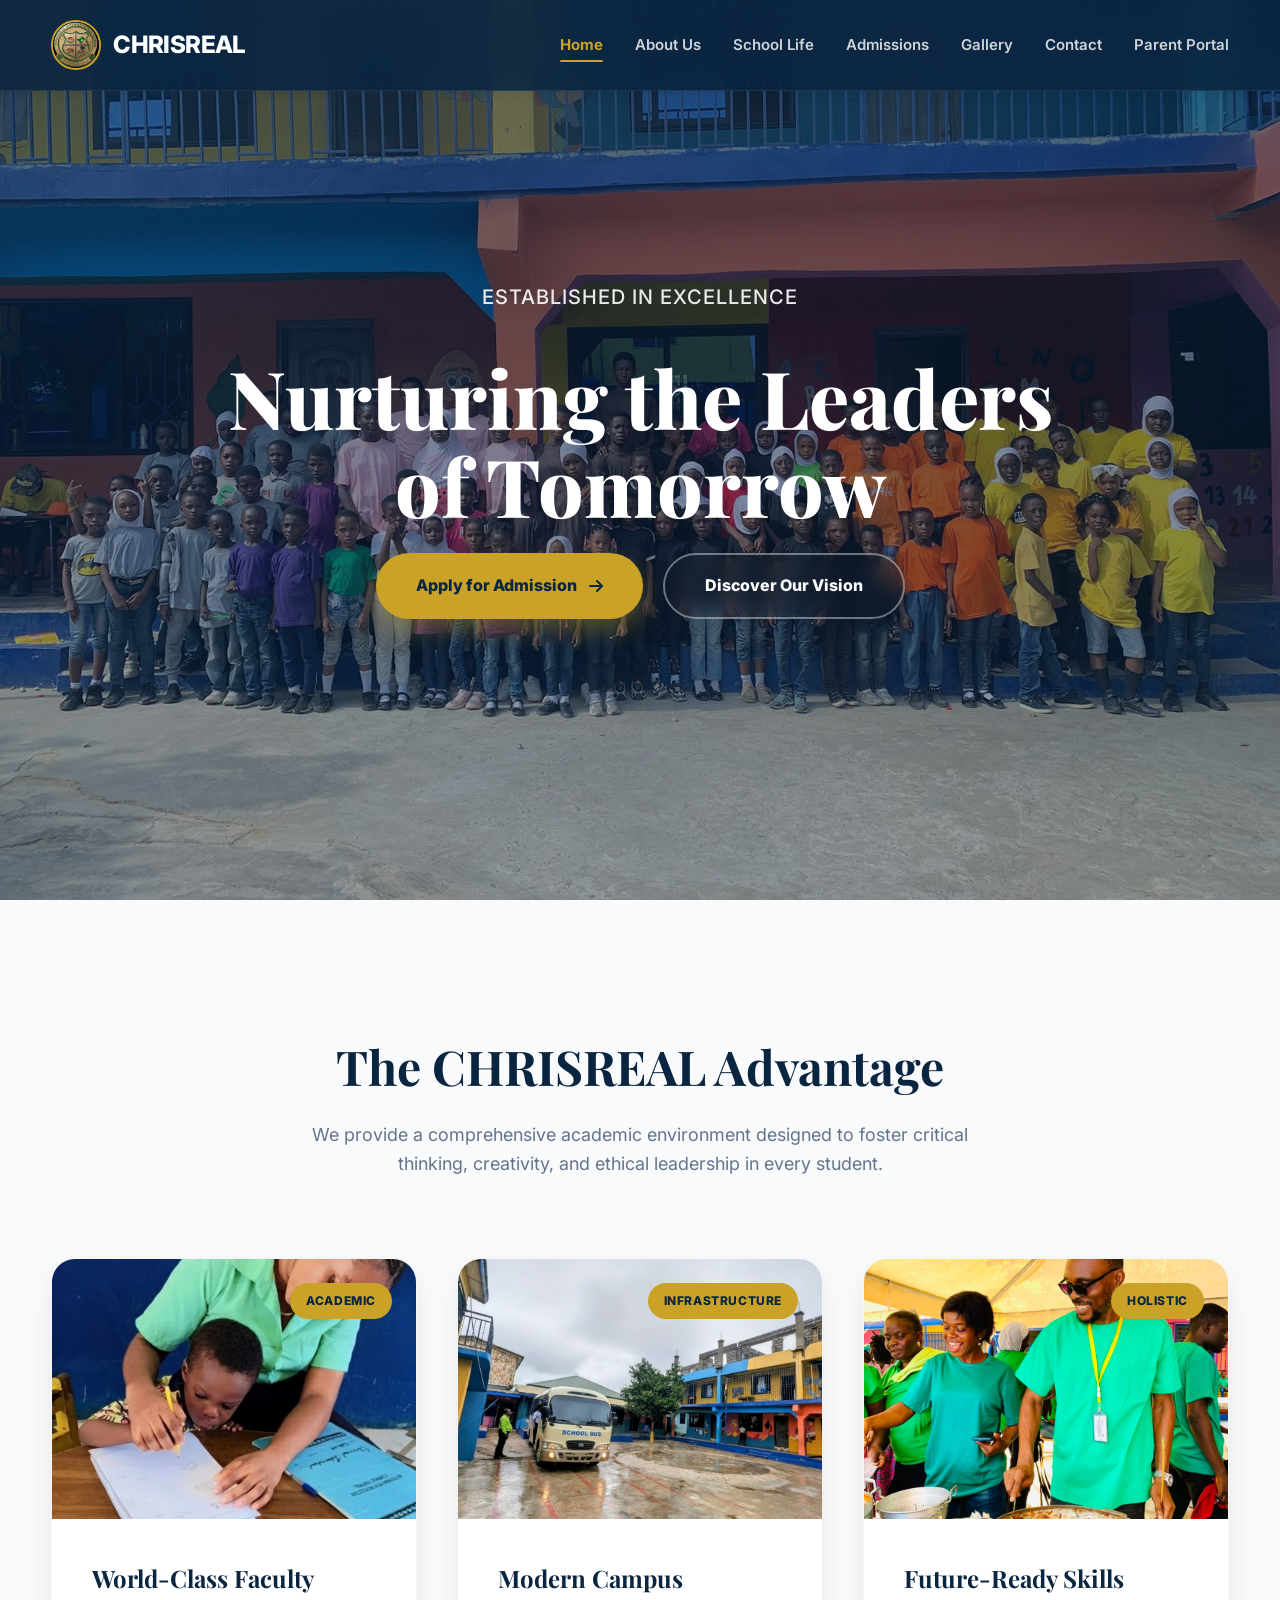
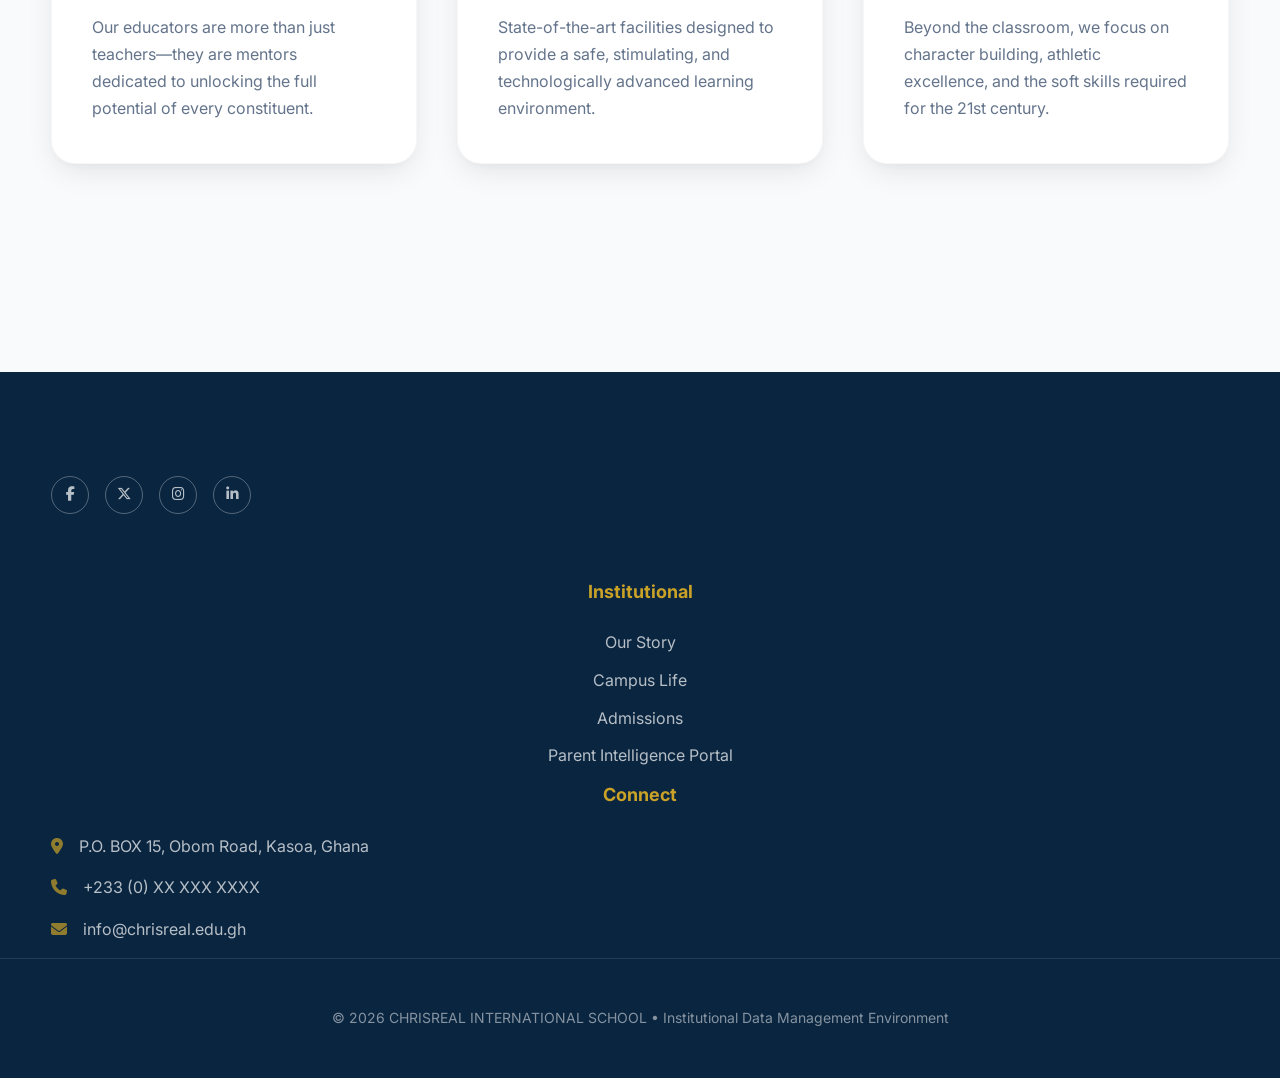
==== index.html @ b134199e "Update index.html" ====
<!DOCTYPE html>
<html lang="en">
<head>
  <link rel="stylesheet" href="assets/css/styles.css">
    <meta charset="UTF-8">
    <meta name="viewport" content="width=device-width, initial-scale=1.0">
    <title>CHRISREAL | Excellence in Institutional Education</title>

    <!-- Favicon -->
    <link rel="icon" type="image/x-icon" href="image/favicon.ico">
    <link rel="icon" type="image/png" sizes="32x32" href="image/favicon-32x32.png">
    <link rel="icon" type="image/png" sizes="16x16" href="image/favicon-16x16.png">
    <link rel="apple-touch-icon" sizes="180x180" href="image/apple-touch-icon.png">
    <link rel="manifest" href="image/site.webmanifest">
    
    <!-- Premium Fonts -->
    <link rel="preconnect" href="https://fonts.googleapis.com">
    <link rel="preconnect" href="https://fonts.gstatic.com" crossorigin>
    <link href="https://fonts.googleapis.com/css2?family=Inter:wght@300;400;500;600;700;800&family=Playfair+Display:ital,wght@0,700;0,800;1,700&display=swap" rel="stylesheet">
    
    <!-- Iconography -->
    <link rel="stylesheet" href="https://cdnjs.cloudflare.com/ajax/libs/font-awesome/6.6.0/css/all.min.css">
    
    <style>
        :root {
            --brand-primary: #0a2540;
            --brand-primary-dark: #06182c;
            --brand-primary-light: #133b63;
            --brand-accent: #c9a227;
            --brand-accent-hover: #e0b62d;
            --text-main: #1e293b;
            --text-muted: #64748b;
            --bg-light: #f8fafc;
            --radius-premium: 1.5rem;
            --transition: all 0.4s cubic-bezier(0.4, 0, 0.2, 1);
            --shadow-premium: 0 10px 30px -5px rgba(0, 0, 0, 0.1), 0 4px 10px -5px rgba(0, 0, 0, 0.05);
            --shadow-hover: 0 25px 50px -12px rgba(0, 0, 0, 0.15);
        }

        * { margin: 0; padding: 0; box-sizing: border-box; }

        html { scroll-behavior: smooth; }

        body {
            font-family: 'Inter', sans-serif;
            background-color: var(--bg-light);
            color: var(--text-main);
            line-height: 1.6;
            overflow-x: hidden;
        }

        /* --- Premium Navbar --- */
        .navbar {
            background: rgba(10, 37, 64, 0.85);
            backdrop-filter: blur(20px);
            -webkit-backdrop-filter: blur(20px);
            position: fixed;
            top: 0; left: 0; right: 0;
            z-index: 1200;
            transition: var(--transition);
            border-bottom: 1px solid rgba(255, 255, 255, 0.08);
        }

        .navbar.scrolled {
            background: rgba(10, 37, 64, 0.98);
            padding: 0.5rem 0;
            box-shadow: var(--shadow-premium);
        }

        .navbar .container {
            width: min(92%, 1400px);
            margin: auto;
            padding: 1.25rem 0;
            display: flex;
            align-items: center;
            justify-content: space-between;
        }

        .logo {
            display: flex;
            align-items: center; gap: 0.75rem;
            color: white; font-weight: 800; font-size: 1.5rem;
            text-decoration: none; letter-spacing: -0.025em;
        }

        .logo img { height: 50px; border-radius: 50%; border: 2px solid var(--brand-accent); }

        .nav-links { display: flex; list-style: none; gap: 2rem; align-items: center; }

        .nav-links a {
            color: rgba(255, 255, 255, 0.8); text-decoration: none;
            font-weight: 600; font-size: 0.9375rem; transition: var(--transition);
            position: relative; padding: 0.5rem 0;
        }

        .nav-links a:hover, .nav-links a.active { color: var(--brand-accent); }

        .nav-links a::after {
            content: ''; position: absolute; bottom: 0; left: 0; width: 0; height: 2px;
            background: var(--brand-accent); transition: var(--transition);
        }

        .nav-links a:hover::after, .nav-links a.active::after { width: 100%; }

        .portal-btn {
            background: var(--brand-accent); color: var(--brand-primary) !important;
            padding: 0.75rem 1.5rem !important; border-radius: 99px;
            box-shadow: 0 4px 15px rgba(201, 162, 39, 0.3);
        }

        .portal-btn:hover { background: var(--brand-accent-hover) !important; transform: translateY(-2px); }

        /* --- Cinematic Hero --- */
        .hero {
            height: 100vh;
            background: linear-gradient(rgba(10,37,64,0.65), rgba(10,37,64,0.4)), url('image/background.jpg') center/cover no-repeat;
            display: flex; align-items: center; justify-content: center;
            text-align: center; color: white; padding: 0 1.5rem;
            position: relative;
        }

        .hero-content { max-width: 900px; animation: heroReveal 1.2s cubic-bezier(0.16, 1, 0.3, 1); }

        @keyframes heroReveal {
            from { opacity: 0; transform: translateY(40px); }
            to { opacity: 1; transform: translateY(0); }
        }

        .hero h1 {
            font-family: 'Playfair Display', serif; font-size: clamp(2.5rem, 8vw, 5rem);
            line-height: 1.1; margin-bottom: 1.5rem; font-weight: 800;
        }

        .hero p { font-size: clamp(1rem, 2vw, 1.25rem); font-weight: 500; opacity: 0.9; margin-bottom: 2.5rem; letter-spacing: 0.05em; text-transform: uppercase; }

        .hero-actions { display: flex; gap: 1.25rem; justify-content: center; flex-wrap: wrap; }

        .btn-premium {
            padding: 1.125rem 2.5rem; border-radius: 99px; font-weight: 800;
            text-decoration: none; transition: var(--transition); font-size: 1rem;
            display: inline-flex; align-items: center; gap: 0.75rem;
        }

        .btn-solid { background: var(--brand-accent); color: var(--brand-primary); box-shadow: 0 10px 25px rgba(201, 162, 39, 0.4); }
        .btn-solid:hover { background: var(--brand-accent-hover); transform: translateY(-3px); }

        .btn-outline { border: 2px solid rgba(255, 255, 255, 0.4); color: white; backdrop-filter: blur(10px); }
        .btn-outline:hover { background: white; color: var(--brand-primary); transform: translateY(-3px); }

        /* --- Sections --- */
        .section { padding: 8rem 0; }

        .section-header { text-align: center; max-width: 700px; margin: 0 auto 5rem; }
        .section-header h2 { font-family: 'Playfair Display', serif; font-size: 3rem; color: var(--brand-primary); margin-bottom: 1rem; }
        .section-header p { color: var(--text-muted); font-size: 1.125rem; }

        /* --- Premium Feature Grid --- */
        .premium-grid { display: grid; grid-template-columns: repeat(auto-fit, minmax(320px, 1fr)); gap: 2.5rem; }

        .feature-card {
            background: white; border-radius: var(--radius-premium); overflow: hidden;
            box-shadow: var(--shadow-premium); transition: var(--transition);
            border: 1px solid rgba(0,0,0,0.03); position: relative;
        }

        .feature-card:hover { transform: translateY(-12px); box-shadow: var(--shadow-hover); }

        .card-img-wrapper { height: 260px; overflow: hidden; position: relative; }
        .feature-card img { width: 100%; height: 100%; object-fit: cover; transition: var(--transition); }
        .feature-card:hover img { transform: scale(1.1); }

        .card-content { padding: 2.5rem; }
        .card-content h3 { font-family: 'Playfair Display', serif; font-size: 1.5rem; color: var(--brand-primary); margin-bottom: 1rem; }
        .card-content p { color: var(--text-muted); font-size: 1rem; line-height: 1.7; }

        .card-badge {
            position: absolute; top: 1.5rem; right: 1.5rem;
            background: var(--brand-accent); color: var(--brand-primary);
            padding: 0.5rem 1rem; border-radius: 99px; font-weight: 800; font-size: 0.75rem;
            text-transform: uppercase; letter-spacing: 0.05em; z-index: 10;
        }

        /* --- Footer --- */
        .premium-footer {
            background: var(--brand-primary); color: white; padding: 6rem 0 3rem;
        }

        .footer-grid { display: grid; grid-template-columns: repeat(auto-fit, minmax(250px, 1fr)); gap: 4rem; margin-bottom: 4rem; }

        .footer-brand h4 { font-size: 1.5rem; font-weight: 800; margin-bottom: 1.5rem; display: flex; align-items: center; gap: 0.75rem; }
        .footer-brand p { opacity: 0.7; font-size: 0.9375rem; max-width: 300px; }

        .footer-links h5 { font-size: 1.125rem; font-weight: 700; margin-bottom: 1.5rem; color: var(--brand-accent); }
        .footer-links ul { list-style: none; }
        .footer-links li { margin-bottom: 0.75rem; }
        .footer-links a { color: rgba(255, 255, 255, 0.7); text-decoration: none; transition: var(--transition); }
        .footer-links a:hover { color: white; padding-left: 0.5rem; }

        .footer-contact h5 { font-size: 1.125rem; font-weight: 700; margin-bottom: 1.5rem; color: var(--brand-accent); }
        .footer-contact p { opacity: 0.7; margin-bottom: 1rem; display: flex; align-items: flex-start; gap: 1rem; }
        .footer-contact i { color: var(--brand-accent); margin-top: 0.25rem; }

        .footer-bottom { padding-top: 3rem; border-top: 1px solid rgba(255, 255, 255, 0.1); text-align: center; }
        .footer-bottom p { opacity: 0.5; font-size: 0.875rem; }

        /* --- Hamburger & Mobile --- */
        .hamburger { display: none; font-size: 2rem; color: white; background: none; border: none; cursor: pointer; }

        .mobile-panel {
            position: fixed; top: 0; right: -320px; width: 300px; height: 100vh;
            background: var(--brand-primary); z-index: 1500; padding: 4rem 2rem;
            transition: right 0.5s cubic-bezier(0.16, 1, 0.3, 1); box-shadow: -10px 0 40px rgba(0,0,0,0.4);
        }

        .mobile-panel.active { right: 0; }

        .close-menu { position: absolute; top: 1.5rem; right: 1.5rem; color: white; background: none; border: none; font-size: 2rem; cursor: pointer; }

        .mobile-links { list-style: none; display: flex; flex-direction: column; gap: 1.5rem; }
        .mobile-links a { color: white; text-decoration: none; font-size: 1.25rem; font-weight: 700; padding: 1rem; border-radius: 1rem; transition: var(--transition); }
        .mobile-links a:hover { background: rgba(255, 255, 255, 0.05); color: var(--brand-accent); }

        .menu-overlay { position: fixed; inset: 0; background: rgba(0,0,0,0.6); opacity: 0; visibility: hidden; z-index: 1400; transition: var(--transition); }
        .menu-overlay.active { opacity: 1; visibility: visible; }

        @media (max-width: 992px) {
            .desktop-menu { display: none; }
            .hamburger { display: block; }
            .section { padding: 5rem 0; }
        }

        @media (max-width: 640px) {
            .hero-actions { flex-direction: column; }
            .btn-premium { width: 100%; justify-content: center; }
        }
      /* --- Enhanced Footer Branding --- */
.footer-logo {
    margin-bottom: 1rem;
}
.footer-logo img {
    height: 70px;
    width: auto;
    border-radius: 50%;
    border: 2px solid var(--brand-accent);
}

.footer-brand h4 {
    font-size: 1.5rem;
    font-weight: 800;
    margin-bottom: 0.25rem;       /* tighter to the motto */
    color: white;
}

.footer-motto {
    font-size: 0.8rem;
    font-weight: 600;
    text-transform: uppercase;
    letter-spacing: 0.15em;
    color: var(--brand-accent);
    margin-bottom: 1.5rem;
    opacity: 1;                   /* makes the gold motto pop */
}

.footer-brand p {
    opacity: 0.75;
    font-size: 0.9375rem;
    max-width: 320px;
    line-height: 1.7;
    margin-bottom: 1.5rem;
}

/* Social Icons */
.footer-social {
    display: flex;
    gap: 1rem;
    margin-top: 0.5rem;
}
.footer-social a {
    width: 38px;
    height: 38px;
    border-radius: 50%;
    border: 1px solid rgba(255,255,255,0.3);
    display: flex;
    align-items: center;
    justify-content: center;
    color: rgba(255,255,255,0.7);
    text-decoration: none;
    transition: var(--transition);
    font-size: 0.9rem;
}
.footer-social a:hover {
    background: var(--brand-accent);
    border-color: var(--brand-accent);
    color: var(--brand-primary);
}
    </style>
</head>
<body>

    <nav class="navbar" id="navbar">
        <div class="container">
            <a href="index.html" class="logo">
                <img src="image/chrisreallogo.jpg" alt="CHRISREAL">
                <span>CHRISREAL</span>
            </a>

            <ul class="nav-links desktop-menu">
                <li><a href="index.html" class="active">Home</a></li>
                <li><a href="about.html">About Us</a></li>
                <li><a href="life.html">School Life</a></li>
                <li><a href="admission.html">Admissions</a></li>
                <li><a href="gallery.html">Gallery</a></li>
                <li><a href="contact.html">Contact</a></li>
                <li><a href="http://chrisreal.page.gd/login.php">Parent Portal</a></li>
            </ul>

            <button class="hamburger" id="hamburger"><i class="fa-solid fa-bars"></i></button>
        </div>
    </nav>

    <div class="menu-overlay" id="menuOverlay"></div>
    <div class="mobile-panel" id="mobilePanel">
        <button class="close-menu" id="closeMenu">✕</button>
        <ul class="mobile-links">
            <li><a href="index.html" class="active">Home</a></li>
            <li><a href="about.html">About Us</a></li>
            <li><a href="life.html">School Life</a></li>
            <li><a href="admission.html">Admissions</a></li>
            <li><a href="gallery.html">Gallery</a></li>
            <li><a href="contact.html">Contact</a></li>
            <li><a href="http://chrisreal.page.gd/login.php">Parent Portal</a></li>
        </ul>
    </div>

    <header class="hero">
        <div class="hero-content">
            <p>ESTABLISHED IN EXCELLENCE</p>
            <h1>Nurturing the Leaders of Tomorrow</h1>
            <div class="hero-actions">
                <a href="admission.html" class="btn-premium btn-solid">
                    Apply for Admission <i class="fa-solid fa-arrow-right"></i>
                </a>
                <a href="about.html" class="btn-premium btn-outline">
                    Discover Our Vision
                </a>
            </div>
        </div>
    </header>

    <section class="section">
        <div class="container">
            <div class="section-header">
                <h2>The CHRISREAL Advantage</h2>
                <p>We provide a comprehensive academic environment designed to foster critical thinking, creativity, and ethical leadership in every student.</p>
            </div>

            <div class="premium-grid">
                <div class="feature-card">
                    <span class="card-badge">Academic</span>
                    <div class="card-img-wrapper">
                        <img src="image/academic.jpg" alt="Academics">
                    </div>
                    <div class="card-content">
                        <h3>World-Class Faculty</h3>
                        <p>Our educators are more than just teachers—they are mentors dedicated to unlocking the full potential of every constituent.</p>
                    </div>
                </div>

                <div class="feature-card">
                    <span class="card-badge">Infrastructure</span>
                    <div class="card-img-wrapper">
                        <img src="image/campus.jpg" alt="Campus">
                    </div>
                    <div class="card-content">
                        <h3>Modern Campus</h3>
                        <p>State-of-the-art facilities designed to provide a safe, stimulating, and technologically advanced learning environment.</p>
                    </div>
                </div>

                <div class="feature-card">
                    <span class="card-badge">Holistic</span>
                    <div class="card-img-wrapper">
                        <img src="image/event.jpg" alt="Activities">
                    </div>
                    <div class="card-content">
                        <h3>Future-Ready Skills</h3>
                        <p>Beyond the classroom, we focus on character building, athletic excellence, and the soft skills required for the 21st century.</p>
                    </div>
                </div>
            </div>
        </div>
    </section>

    <footer class="premium-footer">
    <div class="container">
        <div class="footer-grid">

                <!-- Optional social icons (placeholders) -->
                <div class="footer-social">
                    <a href="#" aria-label="Facebook"><i class="fa-brands fa-facebook-f"></i></a>
                    <a href="#" aria-label="Twitter"><i class="fa-brands fa-x-twitter"></i></a>
                    <a href="#" aria-label="Instagram"><i class="fa-brands fa-instagram"></i></a>
                    <a href="#" aria-label="LinkedIn"><i class="fa-brands fa-linkedin-in"></i></a>
                </div>
            </div>

            <div class="footer-links">
                <h5>Institutional</h5>
                <ul>
                    <li><a href="about.html">Our Story</a></li>
                    <li><a href="life.html">Campus Life</a></li>
                    <li><a href="admission.html">Admissions</a></li>
                    <li><a href="../login.php">Parent Intelligence Portal</a></li>
                </ul>
            </div>

            <div class="footer-contact">
                <h5>Connect</h5>
                <p><i class="fa-solid fa-location-dot"></i> P.O. BOX 15, Obom Road, Kasoa, Ghana</p>
                <p><i class="fa-solid fa-phone"></i> +233 (0) XX XXX XXXX</p>
                <p><i class="fa-solid fa-envelope"></i> info@chrisreal.edu.gh</p>
            </div>

        </div>

        <div class="footer-bottom">
            <p>&copy; 2026 CHRISREAL INTERNATIONAL SCHOOL &bull; Institutional Data Management Environment</p>
        </div>
    </div>
</footer>

    <script>
        document.addEventListener('DOMContentLoaded', function() {
            const navbar = document.getElementById('navbar');
            const hamburger = document.getElementById('hamburger');
            const mobilePanel = document.getElementById('mobilePanel');
            const menuOverlay = document.getElementById('menuOverlay');
            const closeMenu = document.getElementById('closeMenu');

            // Scroll effect
            window.addEventListener('scroll', () => {
                if (window.scrollY > 50) {
                    navbar.classList.add('scrolled');
                } else {
                    navbar.classList.remove('scrolled');
                }
            });

            function openMenu() {
                mobilePanel.classList.add('active');
                menuOverlay.classList.add('active');
                document.body.style.overflow = 'hidden';
            }

            function closeMobileMenu() {
                mobilePanel.classList.remove('active');
                menuOverlay.classList.remove('active');
                document.body.style.overflow = '';
            }

            hamburger.addEventListener('click', openMenu);
            closeMenu.addEventListener('click', closeMobileMenu);
            menuOverlay.addEventListener('click', closeMobileMenu);
        });
    </script>
</body>
</html>
---- assets/css/styles.css ----
/* ==================== RESET ==================== */
* {
  margin: 0;
  padding: 0;
  box-sizing: border-box;
}

:root {
  --primary: #0a2540;
  --primary-light: #133b63;
  --accent: #c9a227;
  --accent-hover: #e0b62d;

  --text: #333;
  --white: #fff;
  --bg-light: #f8fafc;

  --shadow-sm: 0 4px 12px rgba(0, 0, 0, 0.08);
  --shadow-md: 0 10px 30px rgba(0, 0, 0, 0.12);
  --shadow-lg: 0 20px 60px rgba(0, 0, 0, 0.16);

  --radius: 18px;
  --transition: all 0.35s ease;
}

/* ==================== GLOBAL ==================== */
html {
  scroll-behavior: smooth;
}

html,
body {
  width: 100%;
  overflow-x: hidden;
}

body {
  font-family: 'Inter', system-ui, sans-serif;
  line-height: 1.7;
  color: var(--text);
  background: var(--bg-light);
}

img {
  max-width: 100%;
  display: block;
}

.container {
  width: min(92%, 1400px);
  margin: auto;
}

.section {
  padding: 100px 0;
}

.section-title {
  text-align: center;
  font-size: clamp(2rem, 5vw, 3rem);
  margin-bottom: 4rem;
  color: var(--primary);
  font-family: 'Playfair Display', serif;
  position: relative;
}

.section-title::after {
  content: "";
  width: 90px;
  height: 4px;
  background: var(--accent);
  position: absolute;
  bottom: -15px;
  left: 50%;
  transform: translateX(-50%);
  border-radius: 20px;
}

/* ==================== NAVBAR ==================== */
.navbar {
  background: rgba(10, 37, 64, 0.94);
  backdrop-filter: blur(14px);
  position: sticky;
  top: 0;
  z-index: 1200;
  box-shadow: var(--shadow-sm);
}

.navbar .container {
  padding: 1rem 0;
  display: flex;
  align-items: center;
  justify-content: space-between;
  position: relative;
}

.logo {
  display: flex;
  align-items: center;
  gap: 10px;
  color: white;
  font-size: 1.7rem;
  font-weight: 700;
}

.logo img {
  height: 55px;
  transition: var(--transition);
}

.logo:hover img {
  transform: scale(1.05);
}

/* ==================== DESKTOP NAV ==================== */
.nav-links {
  display: flex;
  list-style: none;
  gap: 2.2rem;
}

.nav-links a {
  color: white;
  text-decoration: none;
  font-weight: 500;
  font-size: 1rem;
  position: relative;
  transition: var(--transition);
}

.nav-links a:hover {
  color: var(--accent);
}

.nav-links a::after {
  content: '';
  position: absolute;
  left: 0;
  bottom: -7px;
  width: 0;
  height: 3px;
  border-radius: 20px;
  background: var(--accent);
  transition: var(--transition);
}

.nav-links a:hover::after,
.nav-links a.active::after {
  width: 100%;
}

/* ==================== HAMBURGER ==================== */
.hamburger {
  display: none;
  font-size: 2rem;
  color: white;
  background: none;
  border: none;
  cursor: pointer;
}

/* ==================== MOBILE MENU ==================== */
.mobile-menu {
  display: none;
  position: absolute;
  top: 100%;
  left: 0;
  width: 100%;
  background: rgba(10, 37, 64, 0.98);
  backdrop-filter: blur(12px);
  padding: 30px 0 40px;
  box-shadow: var(--shadow-lg);
}

.mobile-menu.active {
  display: block;
  animation: fadeIn 0.35s ease;
}

.mobile-menu .nav-links {
  display: flex;
  flex-direction: column;
  gap: 1.5rem;
  padding: 0 25px;
}

.mobile-menu .nav-links a {
  font-size: 1.2rem;
  padding: 12px 0;
  display: block;
}

/* ==================== BUTTONS ==================== */
.btn-primary,
.btn-secondary {
  padding: 14px 32px;
  border-radius: 50px;
  text-decoration: none;
  font-weight: 600;
  transition: var(--transition);
  display: inline-flex;
  align-items: center;
  justify-content: center;
}

.btn-primary {
  background: var(--accent);
  color: var(--primary);
  box-shadow: 0 8px 20px rgba(201, 162, 39, 0.3);
}

.btn-primary:hover {
  background: var(--accent-hover);
  transform: translateY(-3px);
}

.btn-secondary {
  border: 2px solid rgba(255,255,255,0.8);
  color: white;
}

.btn-secondary:hover {
  background: white;
  color: var(--primary);
  transform: translateY(-3px);
}

/* ==================== HERO ==================== */
.hero {
  min-height: 100vh;
  padding: 120px 0 80px;
  background:
    linear-gradient(rgba(10,37,64,0.82), rgba(10,37,64,0.82)),
    url('../assets/images/hero.jpg') center/cover no-repeat;
  display: flex;
  align-items: center;
  text-align: center;
  color: white;
}

.hero-content {
  max-width: 950px;
  margin: auto;
  padding: 0 20px;
  animation: fadeUp 1s ease;
}

.hero-content h1 {
  font-family: 'Playfair Display', serif;
  font-size: clamp(2.8rem, 6vw, 5rem);
  line-height: 1.1;
  margin-bottom: 1.4rem;
}

.hero-content p {
  font-size: 1.2rem;
  max-width: 700px;
  margin: auto;
  opacity: 0.92;
}

.hero-buttons {
  display: flex;
  gap: 18px;
  justify-content: center;
  flex-wrap: wrap;
  margin-top: 35px;
}

/* ==================== TILES ==================== */
.tiles-grid {
  display: grid;
  grid-template-columns: repeat(auto-fit, minmax(320px, 1fr));
  gap: 2rem;
}

.tile {
  background: white;
  border-radius: var(--radius);
  overflow: hidden;
  box-shadow: var(--shadow-sm);
  transition: var(--transition);
}

.tile:hover {
  transform: translateY(-10px);
  box-shadow: var(--shadow-lg);
}

.tile img {
  width: 100%;
  height: 240px;
  object-fit: cover;
  transition: transform 0.5s ease;
}

.tile:hover img {
  transform: scale(1.05);
}

.tile-content {
  padding: 30px;
}

.tile-content h3 {
  color: var(--primary);
  margin-bottom: 12px;
}

/* ==================== FORM ==================== */
.form-container {
  background: white;
  padding: 50px 40px;
  border-radius: 24px;
  box-shadow: var(--shadow-lg);
  max-width: 780px;
  margin: 40px auto;
}

.form-group {
  margin-bottom: 24px;
}

.form-group label {
  display: block;
  margin-bottom: 10px;
  font-weight: 600;
  color: var(--primary);
}

.form-group input,
.form-group select,
.form-group textarea {
  width: 100%;
  padding: 16px 18px;
  border: 2px solid #e2e8f0;
  border-radius: 14px;
  font-size: 1rem;
  transition: var(--transition);
  background: #f8fafc;
}

.form-group input:focus,
.form-group select:focus,
.form-group textarea:focus {
  border-color: var(--accent);
  box-shadow: 0 0 0 4px rgba(201,162,39,0.15);
  background: white;
  outline: none;
}

.form-row {
  display: grid;
  grid-template-columns: 1fr 1fr;
  gap: 25px;
}

/* ==================== FOOTER ==================== */
footer {
  background: var(--primary);
  color: white;
  text-align: center;
  padding: 4rem 20px;
  margin-top: 80px;
}

/* ==================== ANIMATIONS ==================== */
@keyframes fadeUp {
  from {
    opacity: 0;
    transform: translateY(35px);
  }
  to {
    opacity: 1;
    transform: translateY(0);
  }
}

@keyframes fadeIn {
  from {
    opacity: 0;
    transform: translateY(-15px);
  }
  to {
    opacity: 1;
    transform: translateY(0);
  }
}

/* ==================== TABLETS ==================== */
@media (max-width: 992px) {

  /* Hide desktop nav only */
  .navbar .nav-links {
    display: none;
  }

  /* Show hamburger */
  .hamburger {
    display: block;
  }

  /* Mobile menu links */
  .mobile-menu .nav-links {
    display: flex;
  }

  .section {
    padding: 80px 0;
  }
}

/* ==================== MOBILE ==================== */
@media (max-width: 768px) {

  .navbar .container {
    padding: 0.9rem 15px;
  }

  .logo {
    font-size: 1.3rem;
  }

  .logo img {
    height: 45px;
  }

  .hero {
    min-height: auto;
    padding: 140px 20px 80px;
  }

  .hero-content {
    width: 100%;
  }

  .hero-content h1 {
    font-size: 2.2rem;
    line-height: 1.2;
  }

  .hero-content p {
    font-size: 1rem;
    line-height: 1.7;
  }

  .hero-buttons {
    flex-direction: column;
    align-items: center;
  }

  .hero-buttons a {
    width: 100%;
    max-width: 320px;
  }

  .btn-primary,
  .btn-secondary {
    width: 100%;
  }

  .form-container {
    padding: 35px 20px;
    margin: 20px 15px;
    border-radius: 18px;
  }

  .form-row {
    grid-template-columns: 1fr;
  }

  .form-group input,
  .form-group select,
  .form-group textarea {
    padding: 14px 16px;
    font-size: 16px;
  }

  .tile img {
    height: 220px;
  }
}

/* ==================== SMALL PHONES ==================== */
@media (max-width: 600px) {

  .tiles-grid {
    grid-template-columns: 1fr;
  }

  .tile-content {
    padding: 22px;
  }

  .tile img {
    height: 210px;
  }

  .section-title {
    font-size: 2rem;
  }

  .hero-content h1 {
    font-size: 2rem;
  }
}
/* Active page link */
.nav-links a.active {
  color: var(--accent);
  font-weight: 700;
}

.nav-links a.active::after {
  width: 100%;
}

/* Mobile active link */
.mobile-menu .nav-links a.active {
  background: rgba(201, 162, 39, 0.12);
  border-left: 4px solid var(--accent);
  padding-left: 14px;
  border-radius: 6px;
}

/* Hide mobile panel by default */
.mobile-panel {
  position: fixed;
  top: 0;
  right: -320px;
  width: 300px;
  max-width: 85%;
  height: 100vh;
  background: #0a2540;
  z-index: 1500;
  padding: 30px 25px;
  transition: right 0.4s ease;
  box-shadow: -10px 0 30px rgba(0,0,0,0.3);
  overflow-y: auto;
}

/* Show only when active */
.mobile-panel.active {
  right: 0;
}

/* Overlay hidden by default */
.menu-overlay {
  position: fixed;
  inset: 0;
  background: rgba(0,0,0,0.55);
  opacity: 0;
  visibility: hidden;
  transition: 0.35s ease;
  z-index: 1400;
}

/* Show overlay when active */
.menu-overlay.active {
  opacity: 1;
  visibility: visible;
}

/* Mobile links */
.mobile-links {
  list-style: none;
  display: flex;
  flex-direction: column;
  gap: 1.2rem;
  margin-top: 20px;
}

.mobile-links a {
  color: white;
  text-decoration: none;
  font-size: 1.1rem;
  padding: 12px 14px;
  display: block;
  border-radius: 10px;
  transition: 0.3s ease;
}

.mobile-links a:hover,
.mobile-links a.active {
  background: rgba(201, 162, 39, 0.15);
  color: #c9a227;
}

/* Close button */
.close-menu {
  background: none;
  border: none;
  color: white;
  font-size: 2rem;
  cursor: pointer;
  display: block;
  margin-left: auto;
}

/* =========================
   DESKTOP / MOBILE CONTROL
========================= */

/* Desktop */
@media (min-width: 993px) {

  .hamburger,
  .mobile-panel,
  .menu-overlay {
    display: none !important;
  }

  .desktop-menu {
    display: flex;
  }
}

/* Mobile */
@media (max-width: 992px) {

  .desktop-menu {
    display: none;
  }

  .hamburger {
    display: block;
  }
}
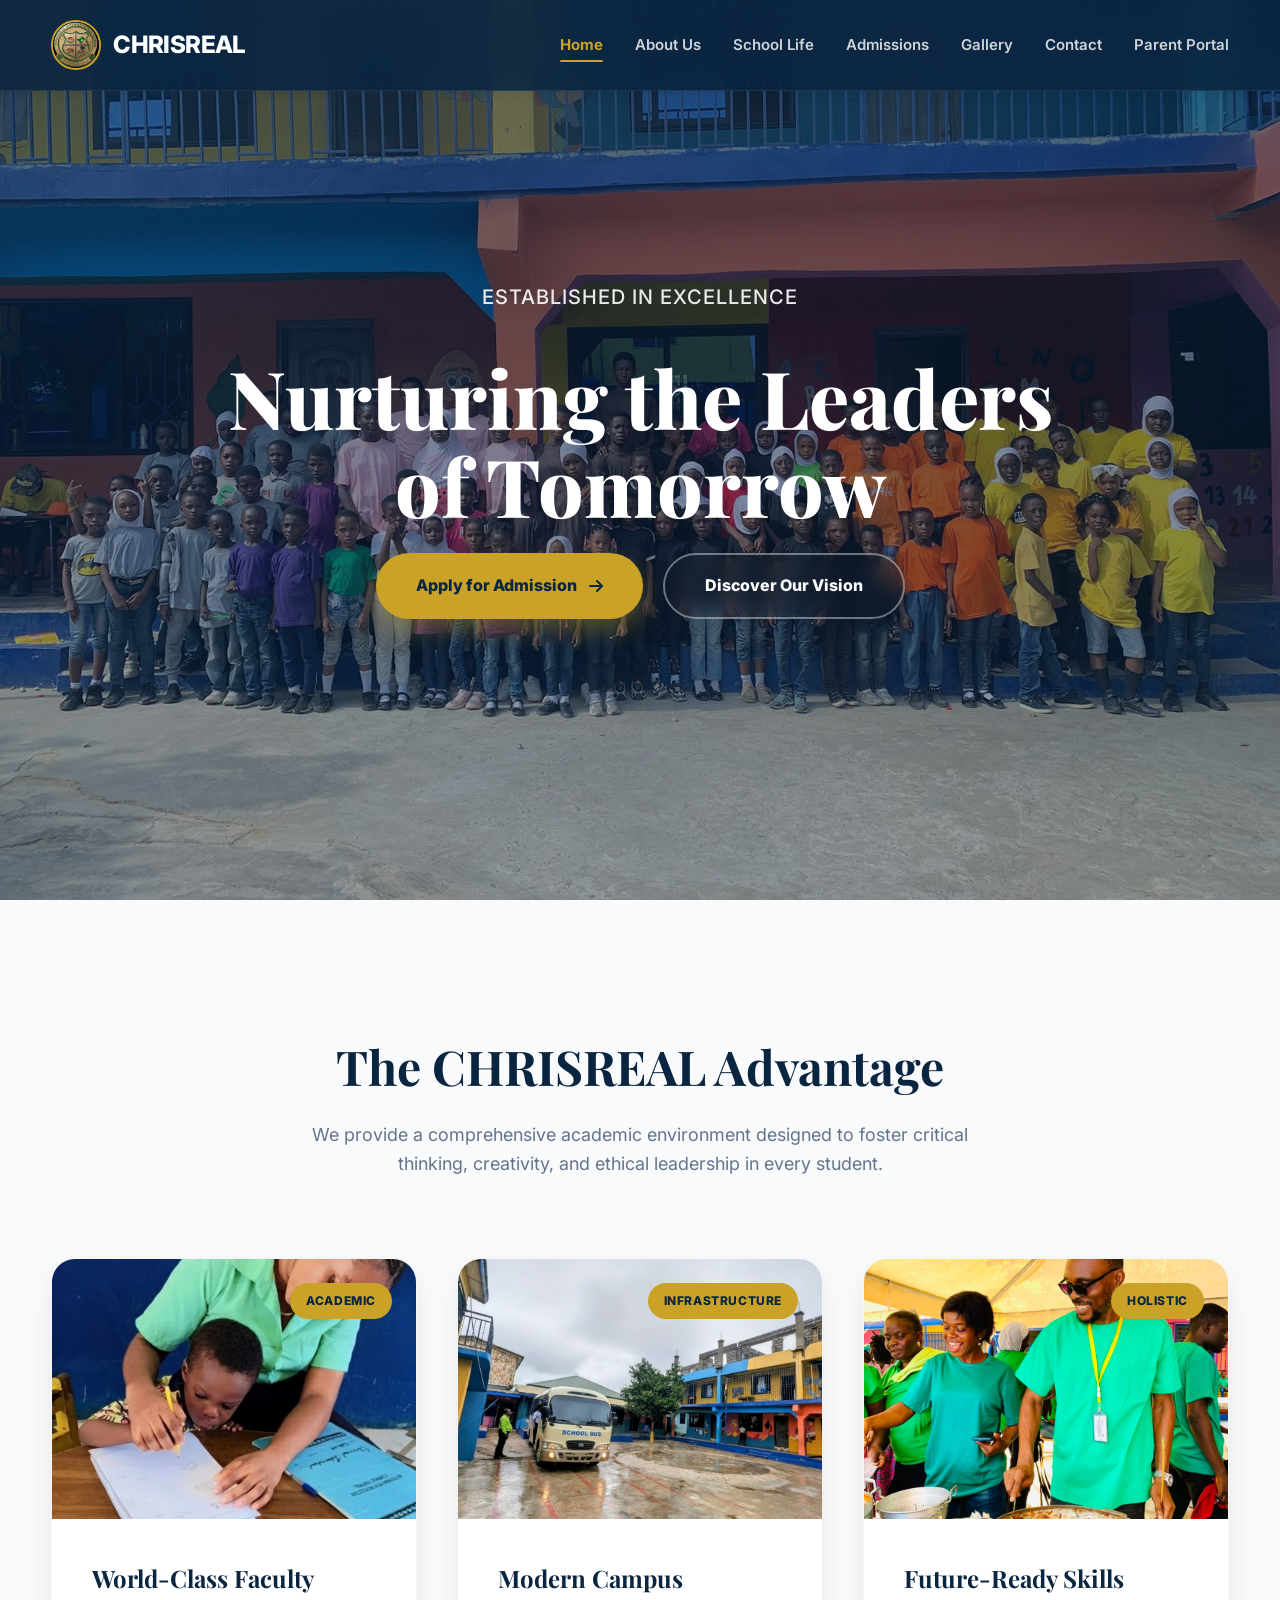
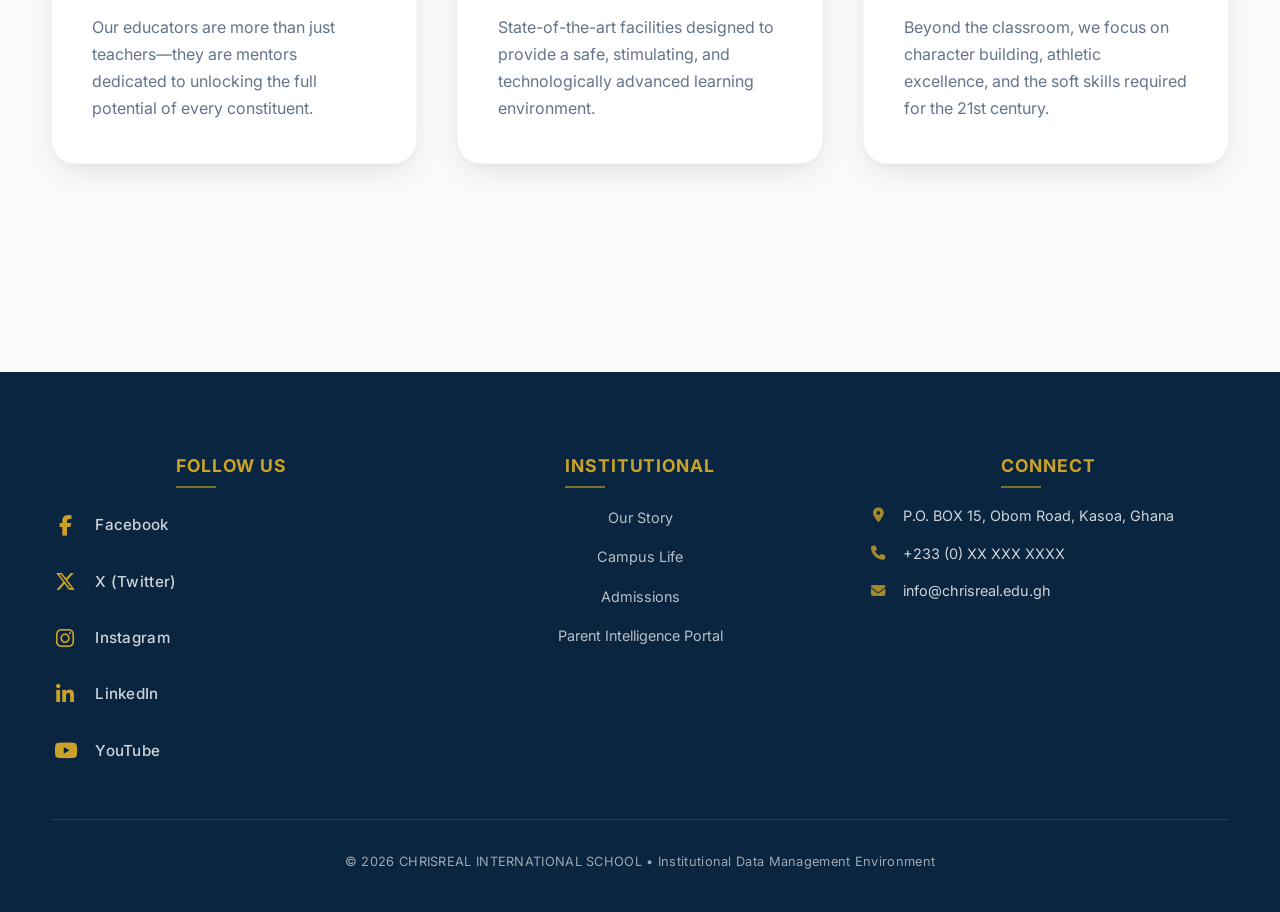
==== commit 5e412dd0: "Update index.html" ====
--- a/index.html
+++ b/index.html
@@ -180,30 +180,150 @@
             text-transform: uppercase; letter-spacing: 0.05em; z-index: 10;
         }
 
-        /* --- Footer --- */
+        /* ========== SIMPLE FOOTER: VERTICAL SOCIAL + INSTITUTIONAL + CONNECT ========== */
         .premium-footer {
-            background: var(--brand-primary); color: white; padding: 6rem 0 3rem;
-        }
-
-        .footer-grid { display: grid; grid-template-columns: repeat(auto-fit, minmax(250px, 1fr)); gap: 4rem; margin-bottom: 4rem; }
-
-        .footer-brand h4 { font-size: 1.5rem; font-weight: 800; margin-bottom: 1.5rem; display: flex; align-items: center; gap: 0.75rem; }
-        .footer-brand p { opacity: 0.7; font-size: 0.9375rem; max-width: 300px; }
-
-        .footer-links h5 { font-size: 1.125rem; font-weight: 700; margin-bottom: 1.5rem; color: var(--brand-accent); }
-        .footer-links ul { list-style: none; }
-        .footer-links li { margin-bottom: 0.75rem; }
-        .footer-links a { color: rgba(255, 255, 255, 0.7); text-decoration: none; transition: var(--transition); }
-        .footer-links a:hover { color: white; padding-left: 0.5rem; }
-
-        .footer-contact h5 { font-size: 1.125rem; font-weight: 700; margin-bottom: 1.5rem; color: var(--brand-accent); }
-        .footer-contact p { opacity: 0.7; margin-bottom: 1rem; display: flex; align-items: flex-start; gap: 1rem; }
-        .footer-contact i { color: var(--brand-accent); margin-top: 0.25rem; }
-
-        .footer-bottom { padding-top: 3rem; border-top: 1px solid rgba(255, 255, 255, 0.1); text-align: center; }
-        .footer-bottom p { opacity: 0.5; font-size: 0.875rem; }
-
-        /* --- Hamburger & Mobile --- */
+            background: var(--brand-primary);
+            color: white;
+            padding: 5rem 0 2.5rem;
+        }
+
+        .container {
+            width: min(92%, 1400px);
+            margin: 0 auto;
+        }
+
+        .footer-three-col {
+            display: grid;
+            grid-template-columns: 1fr 1fr 1fr;  /* three equal sections */
+            gap: 3rem;
+            margin-bottom: 3rem;
+        }
+
+        /* Vertical social column */
+        .footer-social h5, .footer-institutional h5, .footer-connect h5 {
+            font-size: 1.1rem;
+            font-weight: 700;
+            margin-bottom: 1.6rem;
+            color: var(--brand-accent);
+            letter-spacing: 0.05em;
+            position: relative;
+            display: inline-block;
+        }
+        .footer-social h5:after, .footer-institutional h5:after, .footer-connect h5:after {
+            content: '';
+            position: absolute;
+            bottom: -8px;
+            left: 0;
+            width: 40px;
+            height: 2px;
+            background: var(--brand-accent);
+            opacity: 0.6;
+        }
+
+        /* Vertical stacked social links */
+        .social-vertical {
+            display: flex;
+            flex-direction: column;
+            gap: 1rem;
+        }
+
+        .social-vertical a {
+            display: flex;
+            align-items: center;
+            gap: 1rem;
+            text-decoration: none;
+            color: rgba(255, 255, 255, 0.8);
+            font-weight: 500;
+            font-size: 0.95rem;
+            transition: var(--transition);
+            padding: 0.5rem 0;
+            width: fit-content;
+        }
+
+        .social-vertical a i {
+            width: 28px;
+            font-size: 1.3rem;
+            color: var(--brand-accent);
+            transition: var(--transition);
+        }
+
+        .social-vertical a span {
+            letter-spacing: 0.3px;
+        }
+
+        .social-vertical a:hover {
+            transform: translateX(6px);
+            color: white;
+        }
+
+        .social-vertical a:hover i {
+            color: var(--brand-accent-hover);
+            transform: scale(1.05);
+        }
+
+        /* Institutional list styling */
+        .footer-institutional ul, .footer-connect ul {
+            list-style: none;
+        }
+        .footer-institutional li, .footer-connect li {
+            margin-bottom: 0.85rem;
+        }
+        .footer-institutional a, .footer-connect a {
+            color: rgba(255, 255, 255, 0.7);
+            text-decoration: none;
+            transition: var(--transition);
+            font-size: 0.9rem;
+            display: inline-block;
+        }
+        .footer-institutional a:hover, .footer-connect a:hover {
+            color: white;
+            padding-left: 0.5rem;
+            transform: translateX(4px);
+        }
+
+        /* Connect details (address, phone, email) */
+        .contact-block p {
+            display: flex;
+            align-items: flex-start;
+            gap: 0.9rem;
+            margin-bottom: 1rem;
+            opacity: 0.8;
+            font-size: 0.9rem;
+            line-height: 1.5;
+        }
+        .contact-block i {
+            color: var(--brand-accent);
+            width: 20px;
+            margin-top: 0.2rem;
+        }
+
+        .footer-bottom {
+            padding-top: 2rem;
+            border-top: 1px solid rgba(255, 255, 255, 0.1);
+            text-align: center;
+        }
+        .footer-bottom p {
+            opacity: 0.6;
+            font-size: 0.8rem;
+            letter-spacing: 0.3px;
+        }
+
+        /* Responsive */
+        @media (max-width: 900px) {
+            .footer-three-col {
+                grid-template-columns: 1fr;
+                gap: 2.5rem;
+                text-align: left;
+            }
+            .social-vertical a {
+                width: auto;
+            }
+            .footer-social h5:after, .footer-institutional h5:after, .footer-connect h5:after {
+                left: 0;
+            }
+        }
+
+        /* --- Hamburger & Mobile (unchanged) --- */
         .hamburger { display: none; font-size: 2rem; color: white; background: none; border: none; cursor: pointer; }
 
         .mobile-panel {
@@ -233,66 +353,6 @@
             .hero-actions { flex-direction: column; }
             .btn-premium { width: 100%; justify-content: center; }
         }
-      /* --- Enhanced Footer Branding --- */
-.footer-logo {
-    margin-bottom: 1rem;
-}
-.footer-logo img {
-    height: 70px;
-    width: auto;
-    border-radius: 50%;
-    border: 2px solid var(--brand-accent);
-}
-
-.footer-brand h4 {
-    font-size: 1.5rem;
-    font-weight: 800;
-    margin-bottom: 0.25rem;       /* tighter to the motto */
-    color: white;
-}
-
-.footer-motto {
-    font-size: 0.8rem;
-    font-weight: 600;
-    text-transform: uppercase;
-    letter-spacing: 0.15em;
-    color: var(--brand-accent);
-    margin-bottom: 1.5rem;
-    opacity: 1;                   /* makes the gold motto pop */
-}
-
-.footer-brand p {
-    opacity: 0.75;
-    font-size: 0.9375rem;
-    max-width: 320px;
-    line-height: 1.7;
-    margin-bottom: 1.5rem;
-}
-
-/* Social Icons */
-.footer-social {
-    display: flex;
-    gap: 1rem;
-    margin-top: 0.5rem;
-}
-.footer-social a {
-    width: 38px;
-    height: 38px;
-    border-radius: 50%;
-    border: 1px solid rgba(255,255,255,0.3);
-    display: flex;
-    align-items: center;
-    justify-content: center;
-    color: rgba(255,255,255,0.7);
-    text-decoration: none;
-    transition: var(--transition);
-    font-size: 0.9rem;
-}
-.footer-social a:hover {
-    background: var(--brand-accent);
-    border-color: var(--brand-accent);
-    color: var(--brand-primary);
-}
     </style>
 </head>
 <body>
@@ -391,43 +451,64 @@
         </div>
     </section>
 
+    <!-- SIMPLE, CLEAN FOOTER: Vertical Social (FB, X, etc) + Institutional + Connect (exactly as requested) -->
     <footer class="premium-footer">
-    <div class="container">
-        <div class="footer-grid">
-
-                <!-- Optional social icons (placeholders) -->
+        <div class="container">
+            <div class="footer-three-col">
+                <!-- LEFT COLUMN: VERTICAL SOCIAL (Facebook, X, Instagram, LinkedIn, etc) -->
                 <div class="footer-social">
-                    <a href="#" aria-label="Facebook"><i class="fa-brands fa-facebook-f"></i></a>
-                    <a href="#" aria-label="Twitter"><i class="fa-brands fa-x-twitter"></i></a>
-                    <a href="#" aria-label="Instagram"><i class="fa-brands fa-instagram"></i></a>
-                    <a href="#" aria-label="LinkedIn"><i class="fa-brands fa-linkedin-in"></i></a>
+                    <h5>FOLLOW US</h5>
+                    <div class="social-vertical">
+                        <a href="#" aria-label="Facebook">
+                            <i class="fa-brands fa-facebook-f"></i>
+                            <span>Facebook</span>
+                        </a>
+                        <a href="#" aria-label="X (Twitter)">
+                            <i class="fa-brands fa-x-twitter"></i>
+                            <span>X (Twitter)</span>
+                        </a>
+                        <a href="#" aria-label="Instagram">
+                            <i class="fa-brands fa-instagram"></i>
+                            <span>Instagram</span>
+                        </a>
+                        <a href="#" aria-label="LinkedIn">
+                            <i class="fa-brands fa-linkedin-in"></i>
+                            <span>LinkedIn</span>
+                        </a>
+                        <a href="#" aria-label="YouTube">
+                            <i class="fa-brands fa-youtube"></i>
+                            <span>YouTube</span>
+                        </a>
+                    </div>
+                </div>
+
+                <!-- MIDDLE COLUMN: INSTITUTIONAL (exactly the menu from image) -->
+                <div class="footer-institutional">
+                    <h5>INSTITUTIONAL</h5>
+                    <ul>
+                        <li><a href="about.html">Our Story</a></li>
+                        <li><a href="life.html">Campus Life</a></li>
+                        <li><a href="admission.html">Admissions</a></li>
+                        <li><a href="http://chrisreal.page.gd/login.php">Parent Intelligence Portal</a></li>
+                    </ul>
+                </div>
+
+                <!-- RIGHT COLUMN: CONNECT (address, phone, email as in your reference) -->
+                <div class="footer-connect">
+                    <h5>CONNECT</h5>
+                    <div class="contact-block">
+                        <p><i class="fa-solid fa-location-dot"></i> P.O. BOX 15, Obom Road, Kasoa, Ghana</p>
+                        <p><i class="fa-solid fa-phone"></i> +233 (0) XX XXX XXXX</p>
+                        <p><i class="fa-solid fa-envelope"></i> info@chrisreal.edu.gh</p>
+                    </div>
                 </div>
             </div>
 
-            <div class="footer-links">
-                <h5>Institutional</h5>
-                <ul>
-                    <li><a href="about.html">Our Story</a></li>
-                    <li><a href="life.html">Campus Life</a></li>
-                    <li><a href="admission.html">Admissions</a></li>
-                    <li><a href="../login.php">Parent Intelligence Portal</a></li>
-                </ul>
+            <div class="footer-bottom">
+                <p>© 2026 CHRISREAL INTERNATIONAL SCHOOL • Institutional Data Management Environment</p>
             </div>
-
-            <div class="footer-contact">
-                <h5>Connect</h5>
-                <p><i class="fa-solid fa-location-dot"></i> P.O. BOX 15, Obom Road, Kasoa, Ghana</p>
-                <p><i class="fa-solid fa-phone"></i> +233 (0) XX XXX XXXX</p>
-                <p><i class="fa-solid fa-envelope"></i> info@chrisreal.edu.gh</p>
-            </div>
-
         </div>
-
-        <div class="footer-bottom">
-            <p>&copy; 2026 CHRISREAL INTERNATIONAL SCHOOL &bull; Institutional Data Management Environment</p>
-        </div>
-    </div>
-</footer>
+    </footer>
 
     <script>
         document.addEventListener('DOMContentLoaded', function() {
@@ -437,7 +518,6 @@
             const menuOverlay = document.getElementById('menuOverlay');
             const closeMenu = document.getElementById('closeMenu');
 
-            // Scroll effect
             window.addEventListener('scroll', () => {
                 if (window.scrollY > 50) {
                     navbar.classList.add('scrolled');
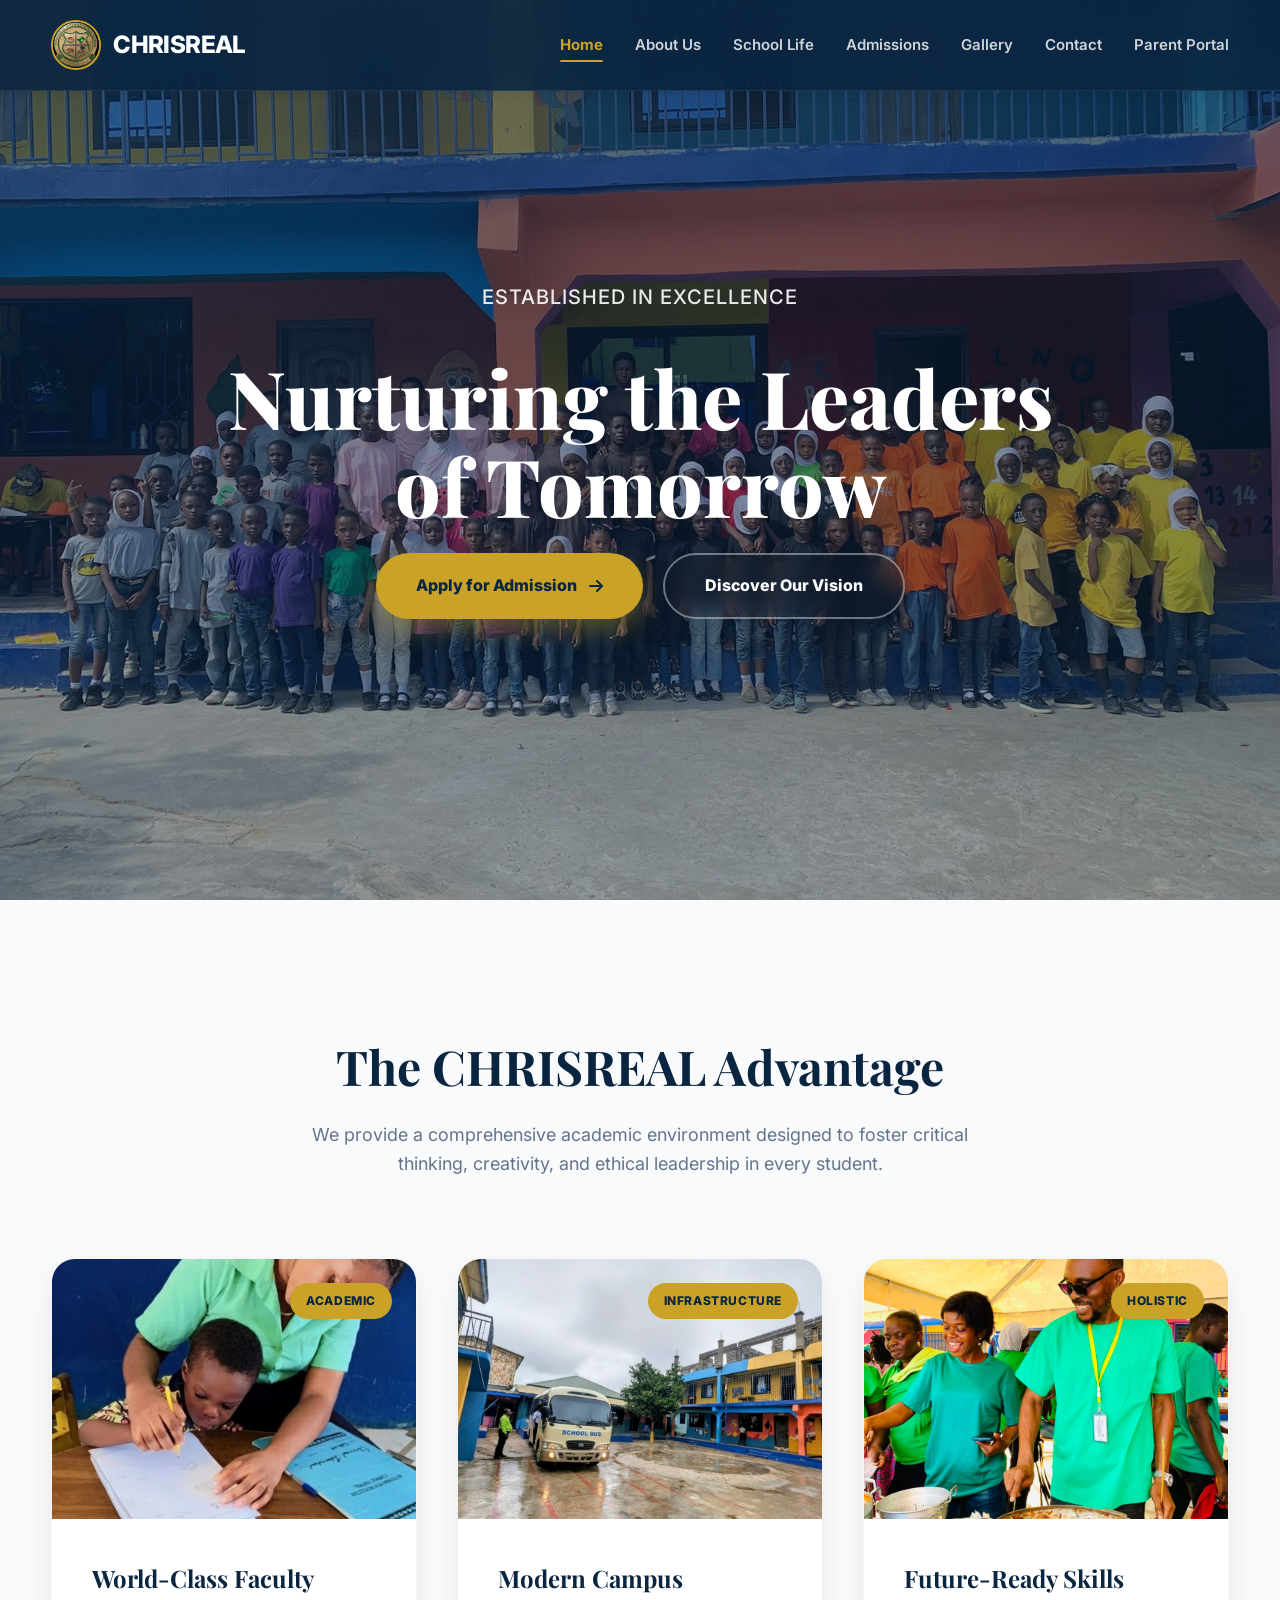
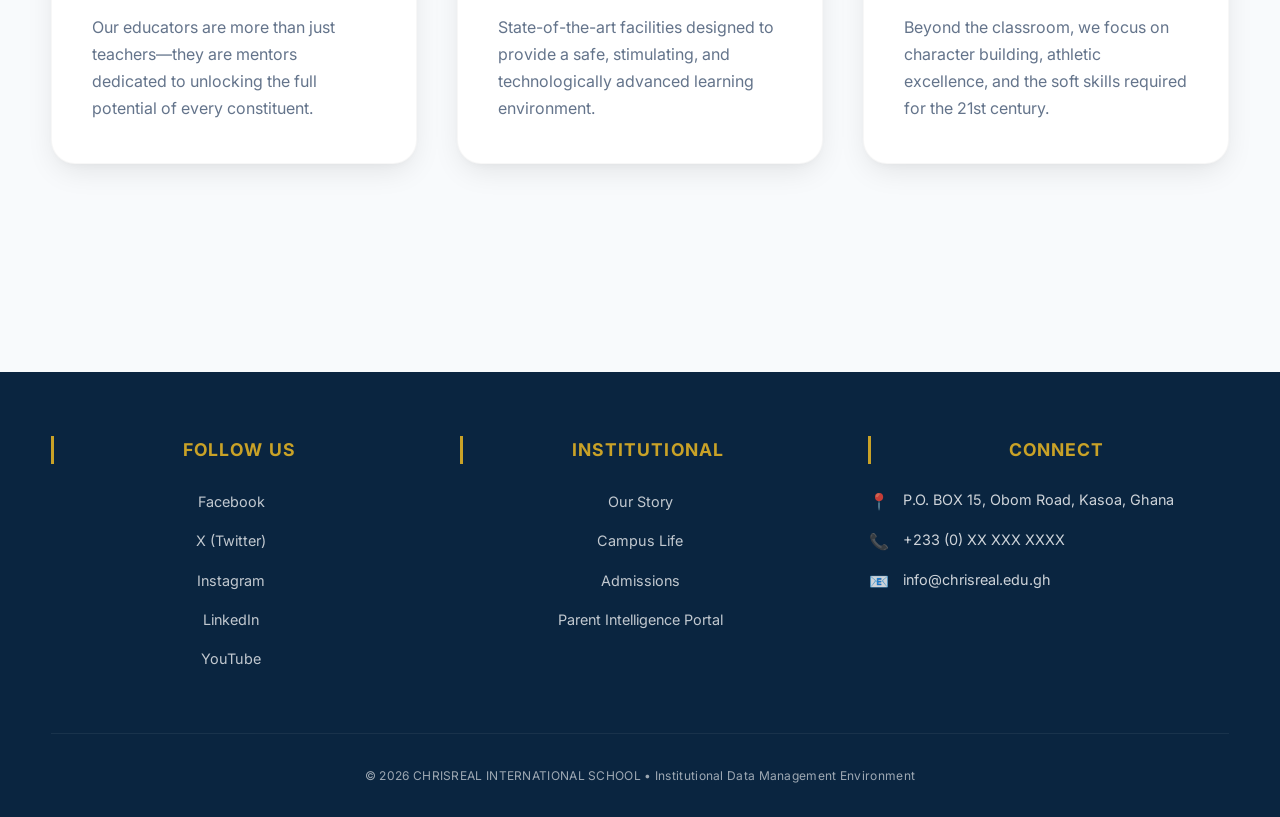
==== commit 48451555: "Update index.html" ====
--- a/index.html
+++ b/index.html
@@ -180,11 +180,11 @@
             text-transform: uppercase; letter-spacing: 0.05em; z-index: 10;
         }
 
-        /* ========== SIMPLE FOOTER: VERTICAL SOCIAL + INSTITUTIONAL + CONNECT ========== */
+        /* ========== PERFECT FOOTER: exactly 3 sections as per image ========== */
         .premium-footer {
             background: var(--brand-primary);
             color: white;
-            padding: 5rem 0 2.5rem;
+            padding: 4rem 0 2rem;
         }
 
         .container {
@@ -192,134 +192,80 @@
             margin: 0 auto;
         }
 
-        .footer-three-col {
+        .footer-exact {
             display: grid;
-            grid-template-columns: 1fr 1fr 1fr;  /* three equal sections */
+            grid-template-columns: repeat(3, 1fr);
             gap: 3rem;
             margin-bottom: 3rem;
-        }
-
-        /* Vertical social column */
-        .footer-social h5, .footer-institutional h5, .footer-connect h5 {
+            align-items: start;
+        }
+
+        /* each column */
+        .footer-col h3 {
             font-size: 1.1rem;
             font-weight: 700;
+            letter-spacing: 0.06em;
+            color: var(--brand-accent);
             margin-bottom: 1.6rem;
-            color: var(--brand-accent);
-            letter-spacing: 0.05em;
-            position: relative;
+            text-transform: uppercase;
+            border-left: 3px solid var(--brand-accent);
+            padding-left: 0.8rem;
+        }
+
+        /* lists */
+        .footer-col ul {
+            list-style: none;
+        }
+        .footer-col li {
+            margin-bottom: 0.85rem;
+        }
+        .footer-col a {
+            color: rgba(255, 255, 255, 0.75);
+            text-decoration: none;
+            font-size: 0.9rem;
+            transition: var(--transition);
             display: inline-block;
         }
-        .footer-social h5:after, .footer-institutional h5:after, .footer-connect h5:after {
-            content: '';
-            position: absolute;
-            bottom: -8px;
-            left: 0;
-            width: 40px;
-            height: 2px;
-            background: var(--brand-accent);
-            opacity: 0.6;
-        }
-
-        /* Vertical stacked social links */
-        .social-vertical {
-            display: flex;
-            flex-direction: column;
-            gap: 1rem;
-        }
-
-        .social-vertical a {
-            display: flex;
-            align-items: center;
-            gap: 1rem;
-            text-decoration: none;
-            color: rgba(255, 255, 255, 0.8);
-            font-weight: 500;
-            font-size: 0.95rem;
-            transition: var(--transition);
-            padding: 0.5rem 0;
-            width: fit-content;
-        }
-
-        .social-vertical a i {
-            width: 28px;
-            font-size: 1.3rem;
-            color: var(--brand-accent);
-            transition: var(--transition);
-        }
-
-        .social-vertical a span {
-            letter-spacing: 0.3px;
-        }
-
-        .social-vertical a:hover {
-            transform: translateX(6px);
+        .footer-col a:hover {
             color: white;
-        }
-
-        .social-vertical a:hover i {
-            color: var(--brand-accent-hover);
-            transform: scale(1.05);
-        }
-
-        /* Institutional list styling */
-        .footer-institutional ul, .footer-connect ul {
-            list-style: none;
-        }
-        .footer-institutional li, .footer-connect li {
-            margin-bottom: 0.85rem;
-        }
-        .footer-institutional a, .footer-connect a {
-            color: rgba(255, 255, 255, 0.7);
-            text-decoration: none;
-            transition: var(--transition);
-            font-size: 0.9rem;
-            display: inline-block;
-        }
-        .footer-institutional a:hover, .footer-connect a:hover {
-            color: white;
-            padding-left: 0.5rem;
-            transform: translateX(4px);
-        }
-
-        /* Connect details (address, phone, email) */
-        .contact-block p {
+            transform: translateX(5px);
+        }
+
+        /* contact lines with emoji (matches image exactly: 📍, 📞, 📧) */
+        .contact-line {
             display: flex;
             align-items: flex-start;
-            gap: 0.9rem;
+            gap: 0.8rem;
             margin-bottom: 1rem;
-            opacity: 0.8;
             font-size: 0.9rem;
+            color: rgba(255, 255, 255, 0.8);
             line-height: 1.5;
         }
-        .contact-block i {
-            color: var(--brand-accent);
-            width: 20px;
-            margin-top: 0.2rem;
-        }
-
-        .footer-bottom {
+        .contact-emoji {
+            font-size: 1rem;
+            min-width: 1.4rem;
+        }
+
+        /* copyright */
+        .footer-copyright {
+            text-align: center;
             padding-top: 2rem;
             border-top: 1px solid rgba(255, 255, 255, 0.1);
-            text-align: center;
-        }
-        .footer-bottom p {
+            font-size: 0.75rem;
             opacity: 0.6;
-            font-size: 0.8rem;
             letter-spacing: 0.3px;
         }
 
-        /* Responsive */
-        @media (max-width: 900px) {
-            .footer-three-col {
+        /* responsive */
+        @media (max-width: 800px) {
+            .footer-exact {
                 grid-template-columns: 1fr;
-                gap: 2.5rem;
+                gap: 2rem;
                 text-align: left;
             }
-            .social-vertical a {
-                width: auto;
-            }
-            .footer-social h5:after, .footer-institutional h5:after, .footer-connect h5:after {
-                left: 0;
+            .footer-col h3 {
+                border-left: 3px solid var(--brand-accent);
+                padding-left: 0.8rem;
             }
         }
 
@@ -451,40 +397,25 @@
         </div>
     </section>
 
-    <!-- SIMPLE, CLEAN FOOTER: Vertical Social (FB, X, etc) + Institutional + Connect (exactly as requested) -->
+    <!-- EXACT FOOTER: FOLLOW US (vertical) | INSTITUTIONAL | CONNECT  (matching the image perfectly) -->
     <footer class="premium-footer">
         <div class="container">
-            <div class="footer-three-col">
-                <!-- LEFT COLUMN: VERTICAL SOCIAL (Facebook, X, Instagram, LinkedIn, etc) -->
-                <div class="footer-social">
-                    <h5>FOLLOW US</h5>
-                    <div class="social-vertical">
-                        <a href="#" aria-label="Facebook">
-                            <i class="fa-brands fa-facebook-f"></i>
-                            <span>Facebook</span>
-                        </a>
-                        <a href="#" aria-label="X (Twitter)">
-                            <i class="fa-brands fa-x-twitter"></i>
-                            <span>X (Twitter)</span>
-                        </a>
-                        <a href="#" aria-label="Instagram">
-                            <i class="fa-brands fa-instagram"></i>
-                            <span>Instagram</span>
-                        </a>
-                        <a href="#" aria-label="LinkedIn">
-                            <i class="fa-brands fa-linkedin-in"></i>
-                            <span>LinkedIn</span>
-                        </a>
-                        <a href="#" aria-label="YouTube">
-                            <i class="fa-brands fa-youtube"></i>
-                            <span>YouTube</span>
-                        </a>
-                    </div>
-                </div>
-
-                <!-- MIDDLE COLUMN: INSTITUTIONAL (exactly the menu from image) -->
-                <div class="footer-institutional">
-                    <h5>INSTITUTIONAL</h5>
+            <div class="footer-exact">
+                <!-- Column 1: FOLLOW US (vertical list) -->
+                <div class="footer-col">
+                    <h3>FOLLOW US</h3>
+                    <ul>
+                        <li><a href="#">Facebook</a></li>
+                        <li><a href="#">X (Twitter)</a></li>
+                        <li><a href="#">Instagram</a></li>
+                        <li><a href="#">LinkedIn</a></li>
+                        <li><a href="#">YouTube</a></li>
+                    </ul>
+                </div>
+
+                <!-- Column 2: INSTITUTIONAL (exactly as per image) -->
+                <div class="footer-col">
+                    <h3>INSTITUTIONAL</h3>
                     <ul>
                         <li><a href="about.html">Our Story</a></li>
                         <li><a href="life.html">Campus Life</a></li>
@@ -493,18 +424,25 @@
                     </ul>
                 </div>
 
-                <!-- RIGHT COLUMN: CONNECT (address, phone, email as in your reference) -->
-                <div class="footer-connect">
-                    <h5>CONNECT</h5>
-                    <div class="contact-block">
-                        <p><i class="fa-solid fa-location-dot"></i> P.O. BOX 15, Obom Road, Kasoa, Ghana</p>
-                        <p><i class="fa-solid fa-phone"></i> +233 (0) XX XXX XXXX</p>
-                        <p><i class="fa-solid fa-envelope"></i> info@chrisreal.edu.gh</p>
+                <!-- Column 3: CONNECT (with emojis exactly: 📍 📞 📧) -->
+                <div class="footer-col">
+                    <h3>CONNECT</h3>
+                    <div class="contact-line">
+                        <span class="contact-emoji">📍</span>
+                        <span>P.O. BOX 15, Obom Road, Kasoa, Ghana</span>
+                    </div>
+                    <div class="contact-line">
+                        <span class="contact-emoji">📞</span>
+                        <span>+233 (0) XX XXX XXXX</span>
+                    </div>
+                    <div class="contact-line">
+                        <span class="contact-emoji">📧</span>
+                        <span>info@chrisreal.edu.gh</span>
                     </div>
                 </div>
             </div>
 
-            <div class="footer-bottom">
+            <div class="footer-copyright">
                 <p>© 2026 CHRISREAL INTERNATIONAL SCHOOL • Institutional Data Management Environment</p>
             </div>
         </div>
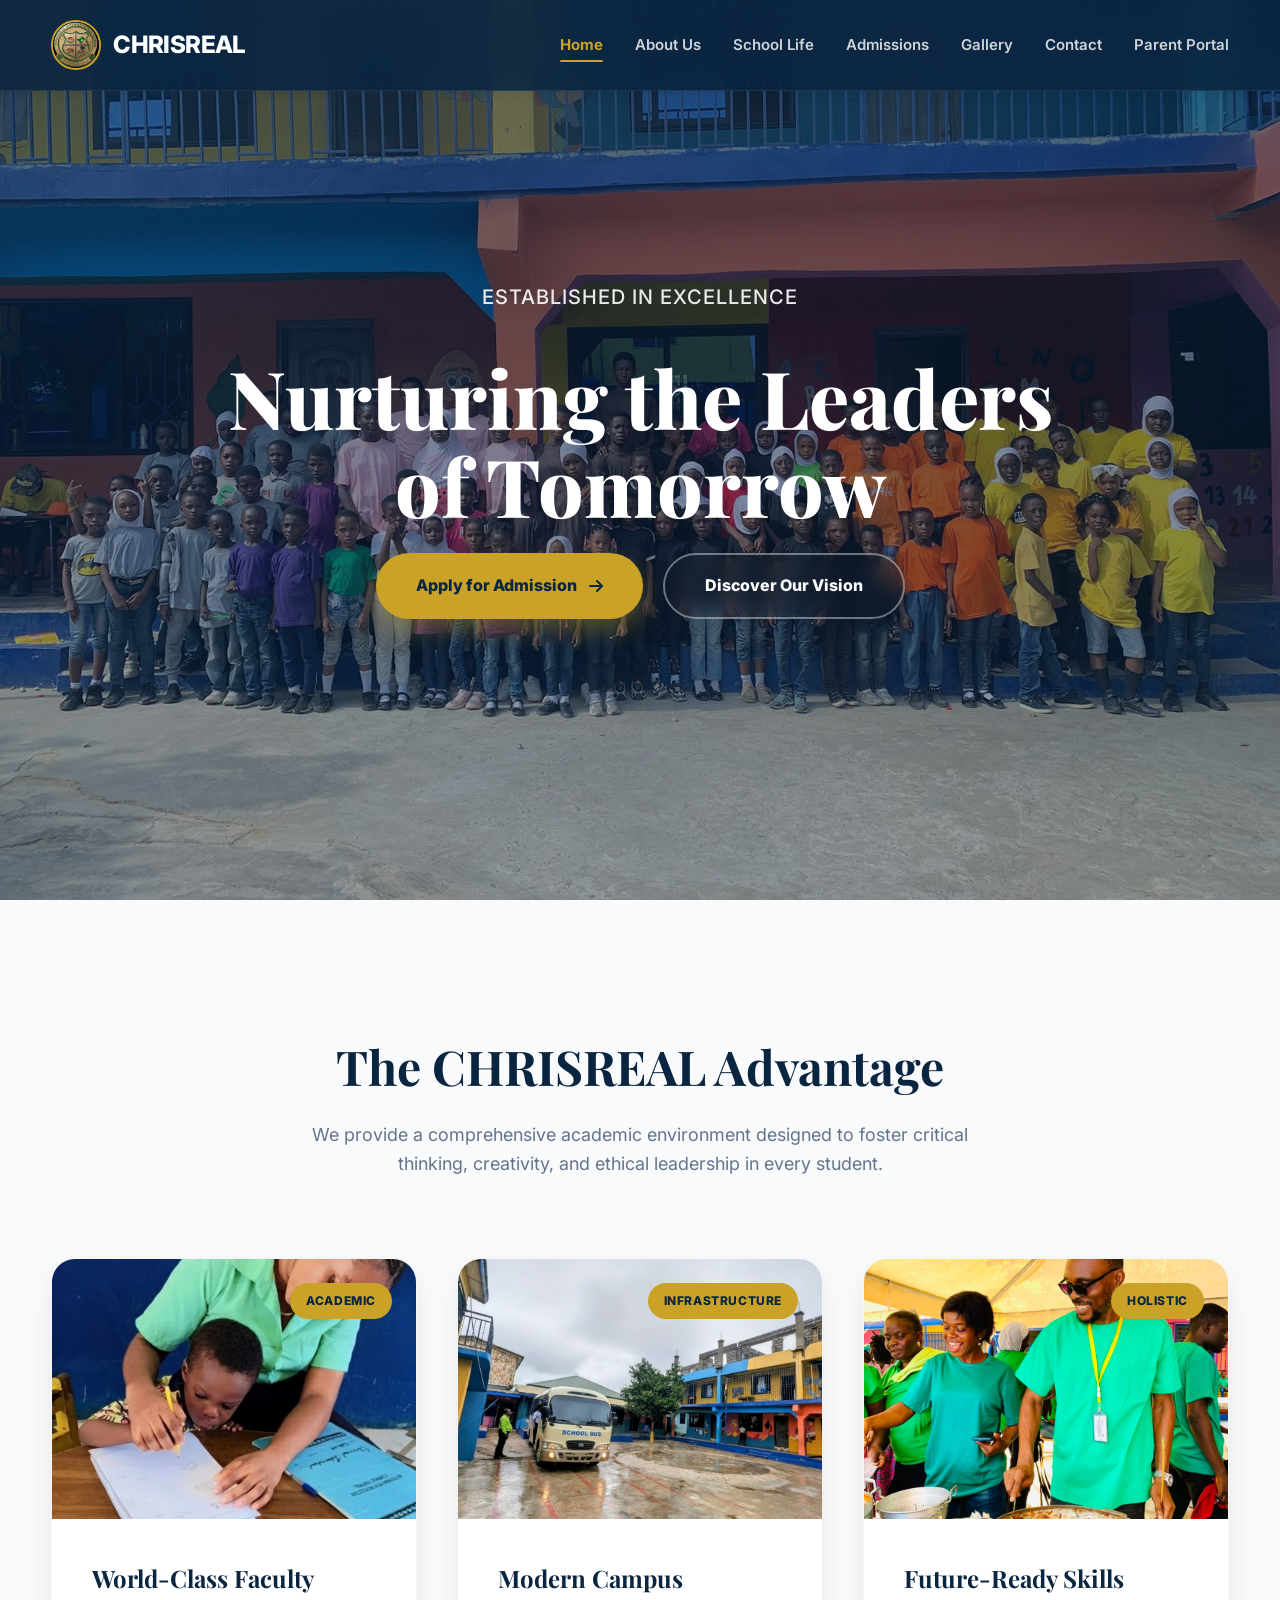
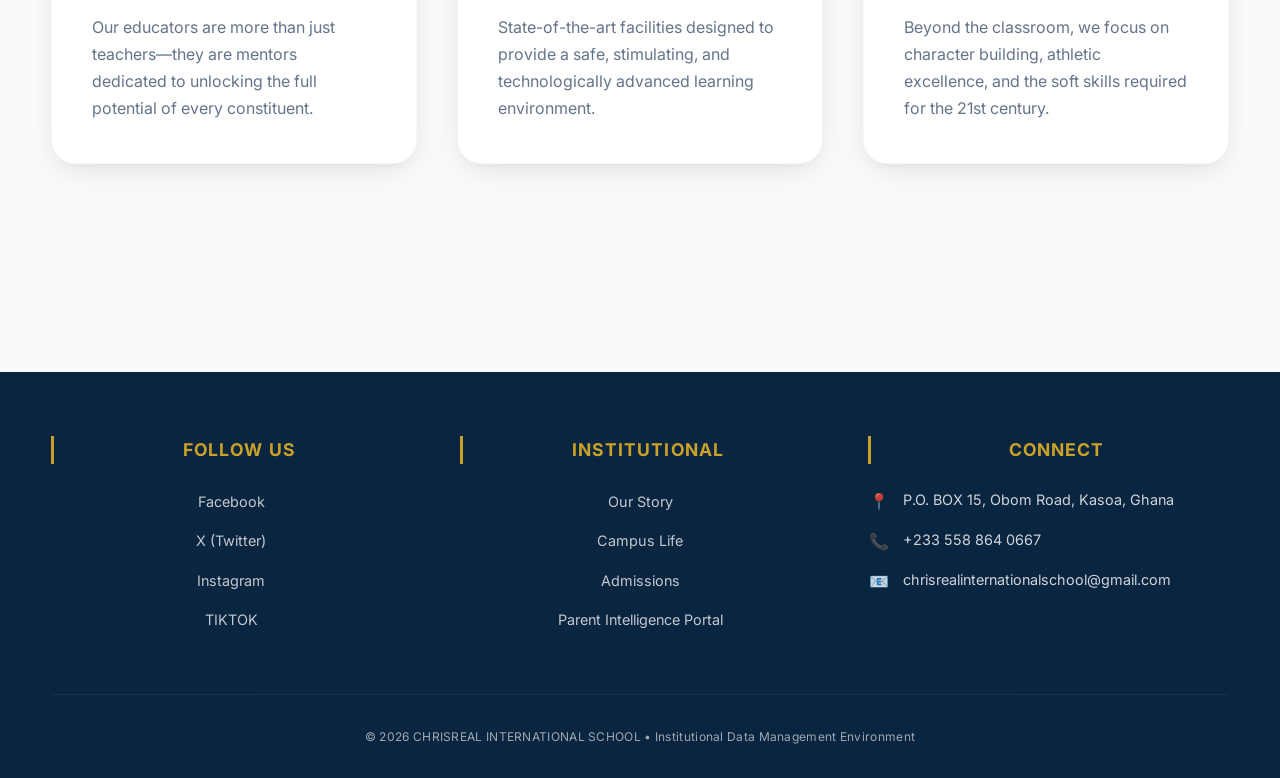
==== commit 57b03ac4: "Update index.html" ====
--- a/index.html
+++ b/index.html
@@ -408,8 +408,7 @@
                         <li><a href="#">Facebook</a></li>
                         <li><a href="#">X (Twitter)</a></li>
                         <li><a href="#">Instagram</a></li>
-                        <li><a href="#">LinkedIn</a></li>
-                        <li><a href="#">YouTube</a></li>
+                        <li><a href="#">TIKTOK</a></li>
                     </ul>
                 </div>
 
@@ -433,11 +432,11 @@
                     </div>
                     <div class="contact-line">
                         <span class="contact-emoji">📞</span>
-                        <span>+233 (0) XX XXX XXXX</span>
+                        <span>+233 558 864 0667</span>
                     </div>
                     <div class="contact-line">
                         <span class="contact-emoji">📧</span>
-                        <span>info@chrisreal.edu.gh</span>
+                        <span>chrisrealinternationalschool@gmail.com</span>
                     </div>
                 </div>
             </div>
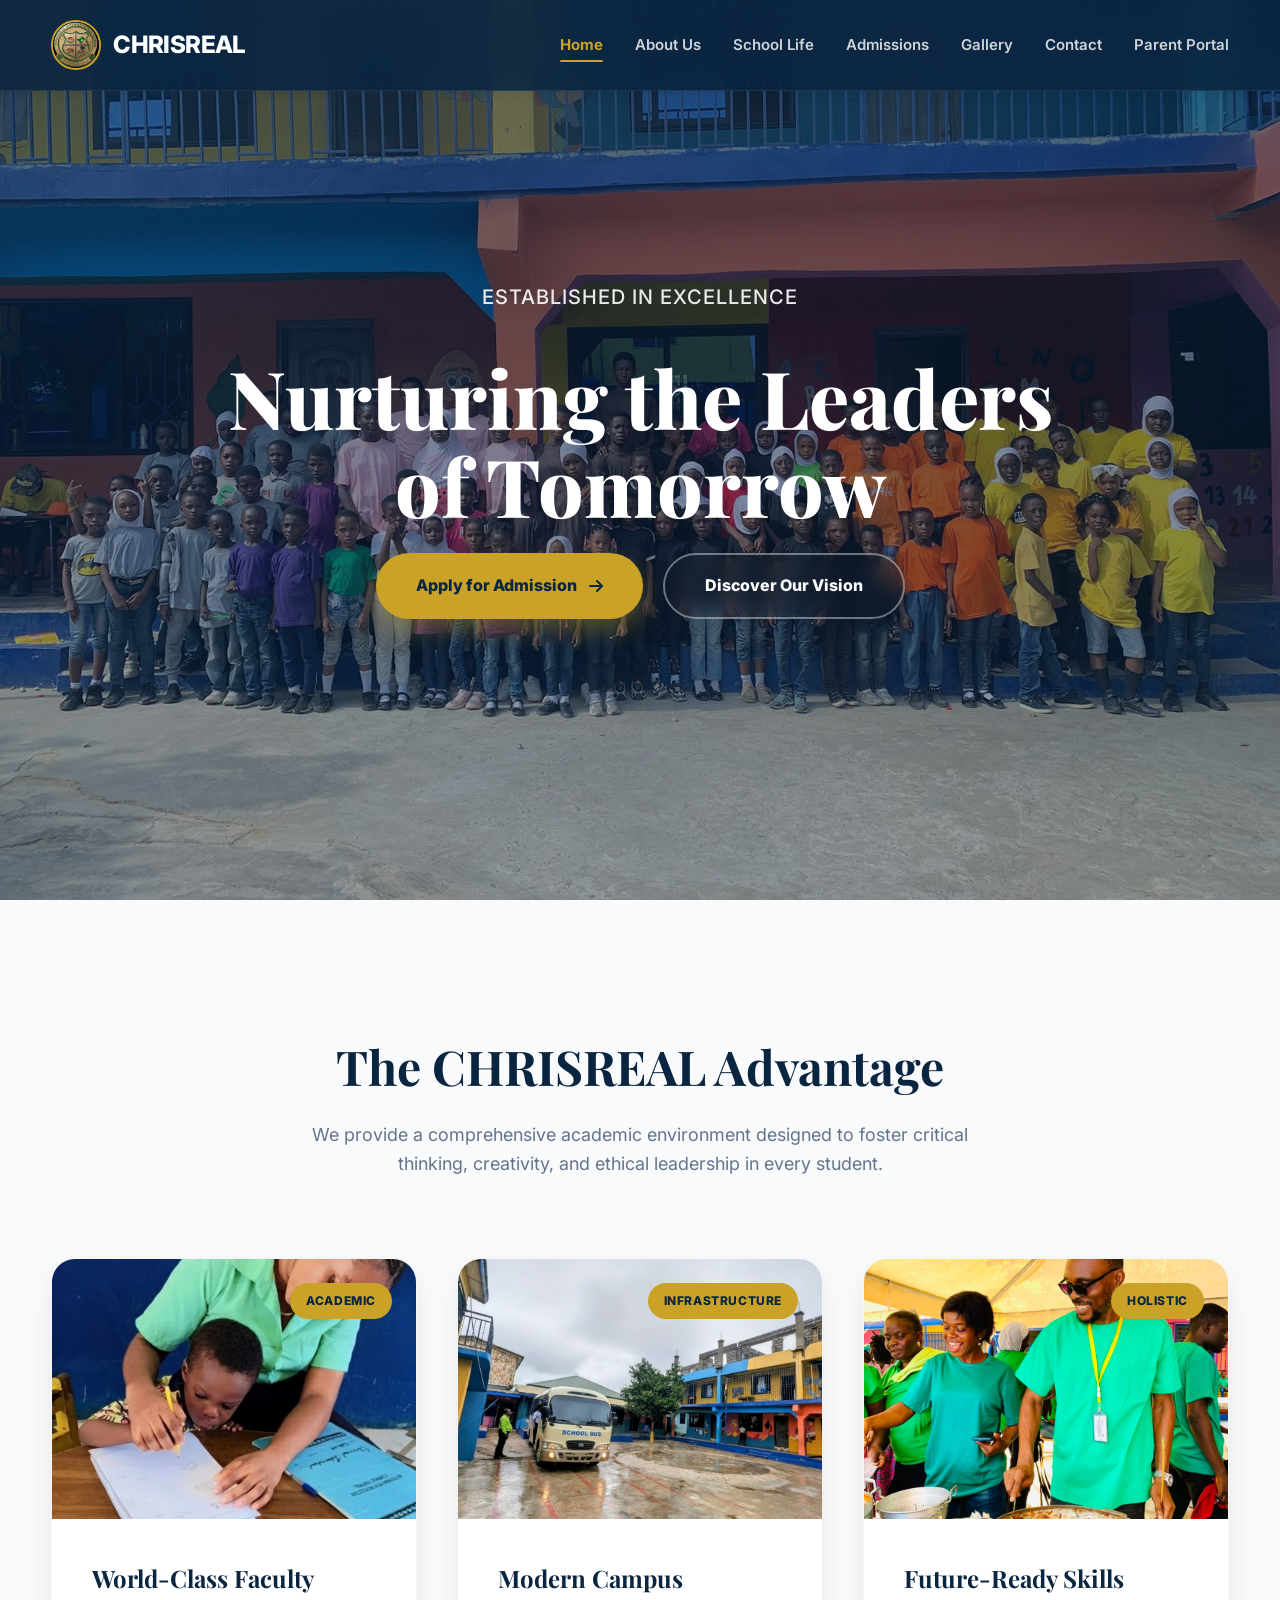
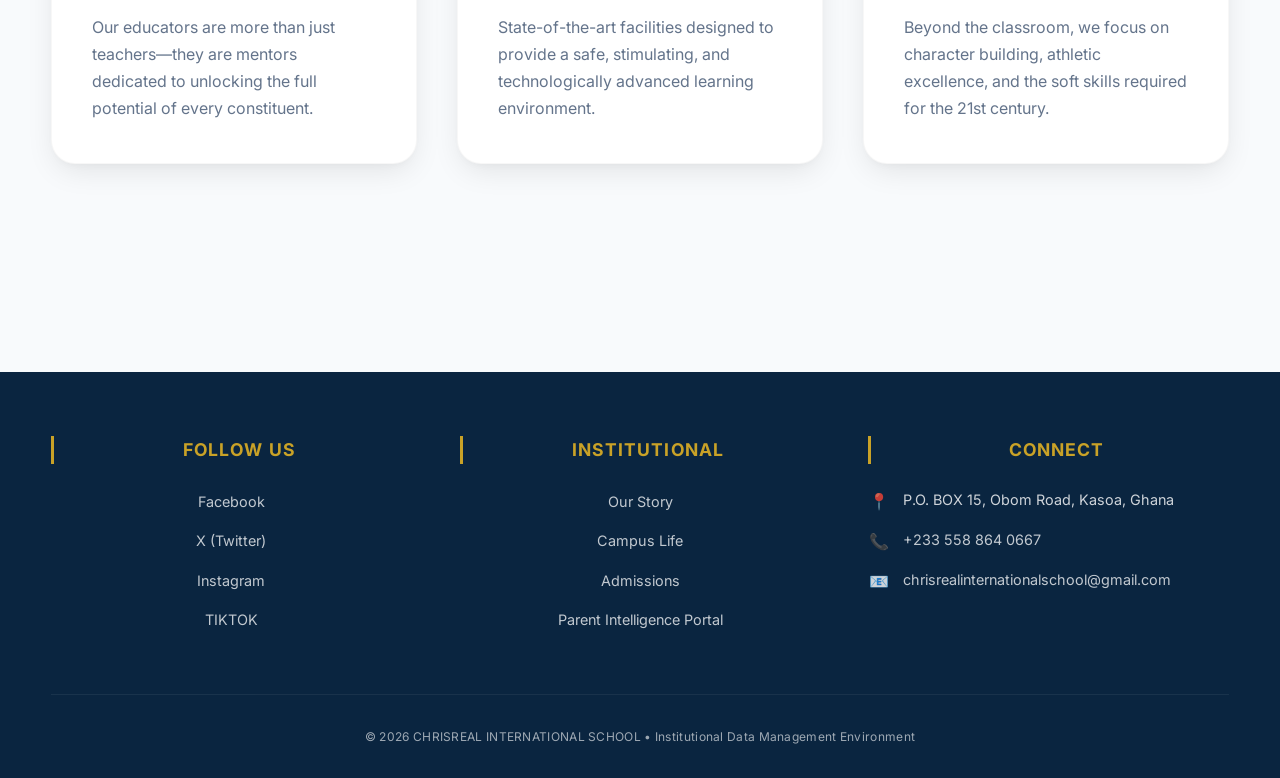
==== commit 618dea74: "Update index.html" ====
--- a/index.html
+++ b/index.html
@@ -231,7 +231,7 @@
             transform: translateX(5px);
         }
 
-        /* contact lines with emoji (matches image exactly: 📍, 📞, 📧) */
+        /* contact lines with emoji and clickable links */
         .contact-line {
             display: flex;
             align-items: flex-start;
@@ -244,6 +244,16 @@
         .contact-emoji {
             font-size: 1rem;
             min-width: 1.4rem;
+        }
+        /* make contact links inherit color and style */
+        .contact-link {
+            color: rgba(255, 255, 255, 0.8);
+            text-decoration: none;
+            transition: var(--transition);
+        }
+        .contact-link:hover {
+            color: white;
+            transform: translateX(3px);
         }
 
         /* copyright */
@@ -397,7 +407,7 @@
         </div>
     </section>
 
-    <!-- EXACT FOOTER: FOLLOW US (vertical) | INSTITUTIONAL | CONNECT  (matching the image perfectly) -->
+    <!-- EXACT FOOTER: FOLLOW US | INSTITUTIONAL | CONNECT  (with clickable WhatsApp & Email) -->
     <footer class="premium-footer">
         <div class="container">
             <div class="footer-exact">
@@ -412,7 +422,7 @@
                     </ul>
                 </div>
 
-                <!-- Column 2: INSTITUTIONAL (exactly as per image) -->
+                <!-- Column 2: INSTITUTIONAL -->
                 <div class="footer-col">
                     <h3>INSTITUTIONAL</h3>
                     <ul>
@@ -423,7 +433,7 @@
                     </ul>
                 </div>
 
-                <!-- Column 3: CONNECT (with emojis exactly: 📍 📞 📧) -->
+                <!-- Column 3: CONNECT with clickable phone (WhatsApp) and email (Gmail) -->
                 <div class="footer-col">
                     <h3>CONNECT</h3>
                     <div class="contact-line">
@@ -432,11 +442,17 @@
                     </div>
                     <div class="contact-line">
                         <span class="contact-emoji">📞</span>
-                        <span>+233 558 864 0667</span>
+                        <!-- Phone number: opens WhatsApp chat (you can also use tel: but WhatsApp is specified) -->
+                        <a href="https://wa.me/2335588640667" target="_blank" rel="noopener noreferrer" class="contact-link">
+                            +233 558 864 0667
+                        </a>
                     </div>
                     <div class="contact-line">
                         <span class="contact-emoji">📧</span>
-                        <span>chrisrealinternationalschool@gmail.com</span>
+                        <!-- Email: opens default mail client (Gmail if configured) -->
+                        <a href="mailto:chrisrealinternationalschool@gmail.com" class="contact-link">
+                            chrisrealinternationalschool@gmail.com
+                        </a>
                     </div>
                 </div>
             </div>
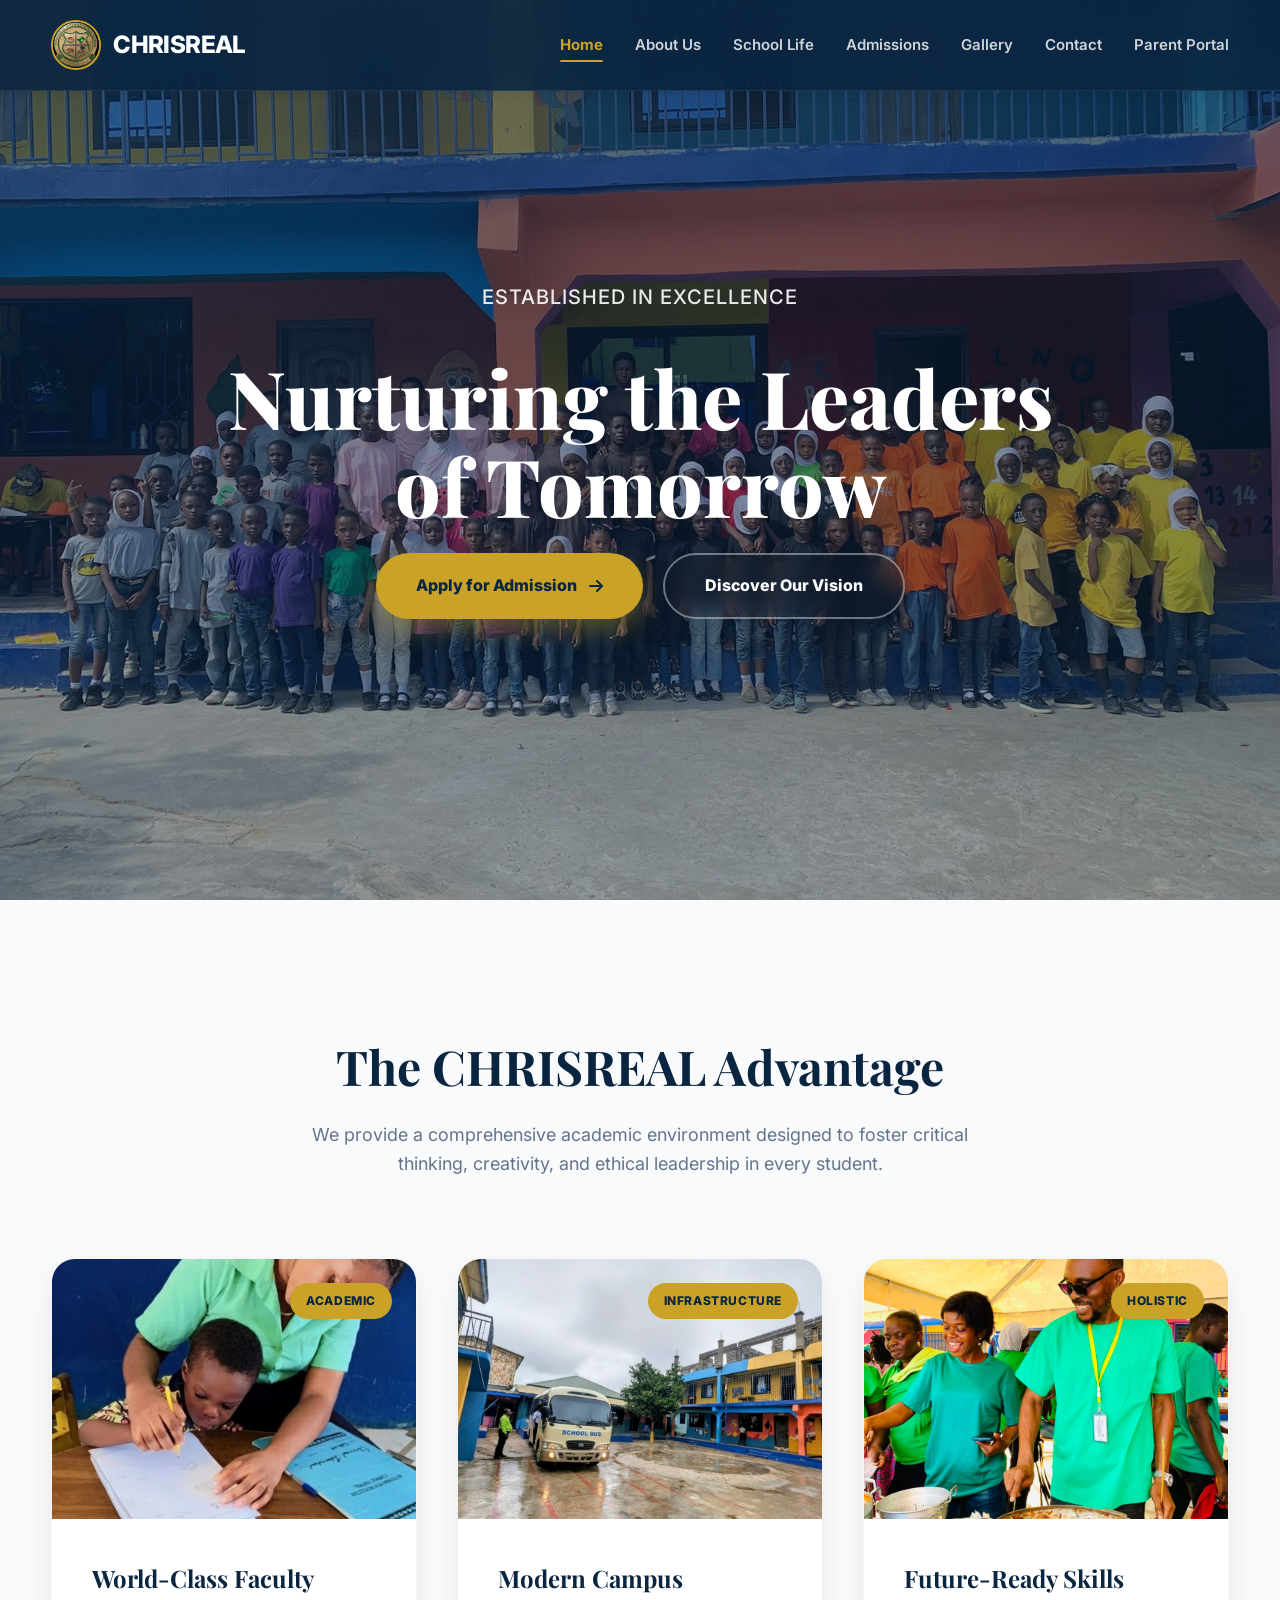
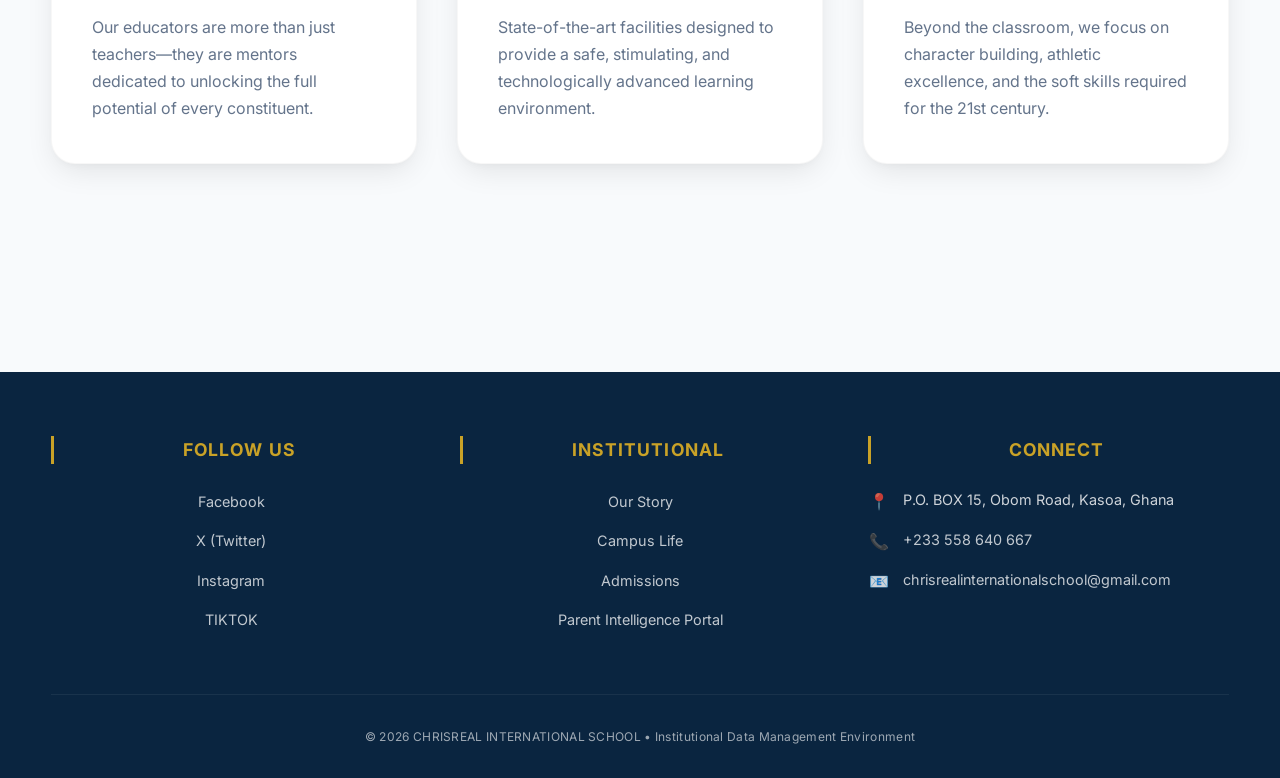
==== commit bc5d9b57: "Update index.html" ====
--- a/index.html
+++ b/index.html
@@ -443,8 +443,8 @@
                     <div class="contact-line">
                         <span class="contact-emoji">📞</span>
                         <!-- Phone number: opens WhatsApp chat (you can also use tel: but WhatsApp is specified) -->
-                        <a href="https://wa.me/2335588640667" target="_blank" rel="noopener noreferrer" class="contact-link">
-                            +233 558 864 0667
+                        <a href="https://wa.me/233558640667" target="_blank" rel="noopener noreferrer" class="contact-link">
+                            +233 558 640 667
                         </a>
                     </div>
                     <div class="contact-line">
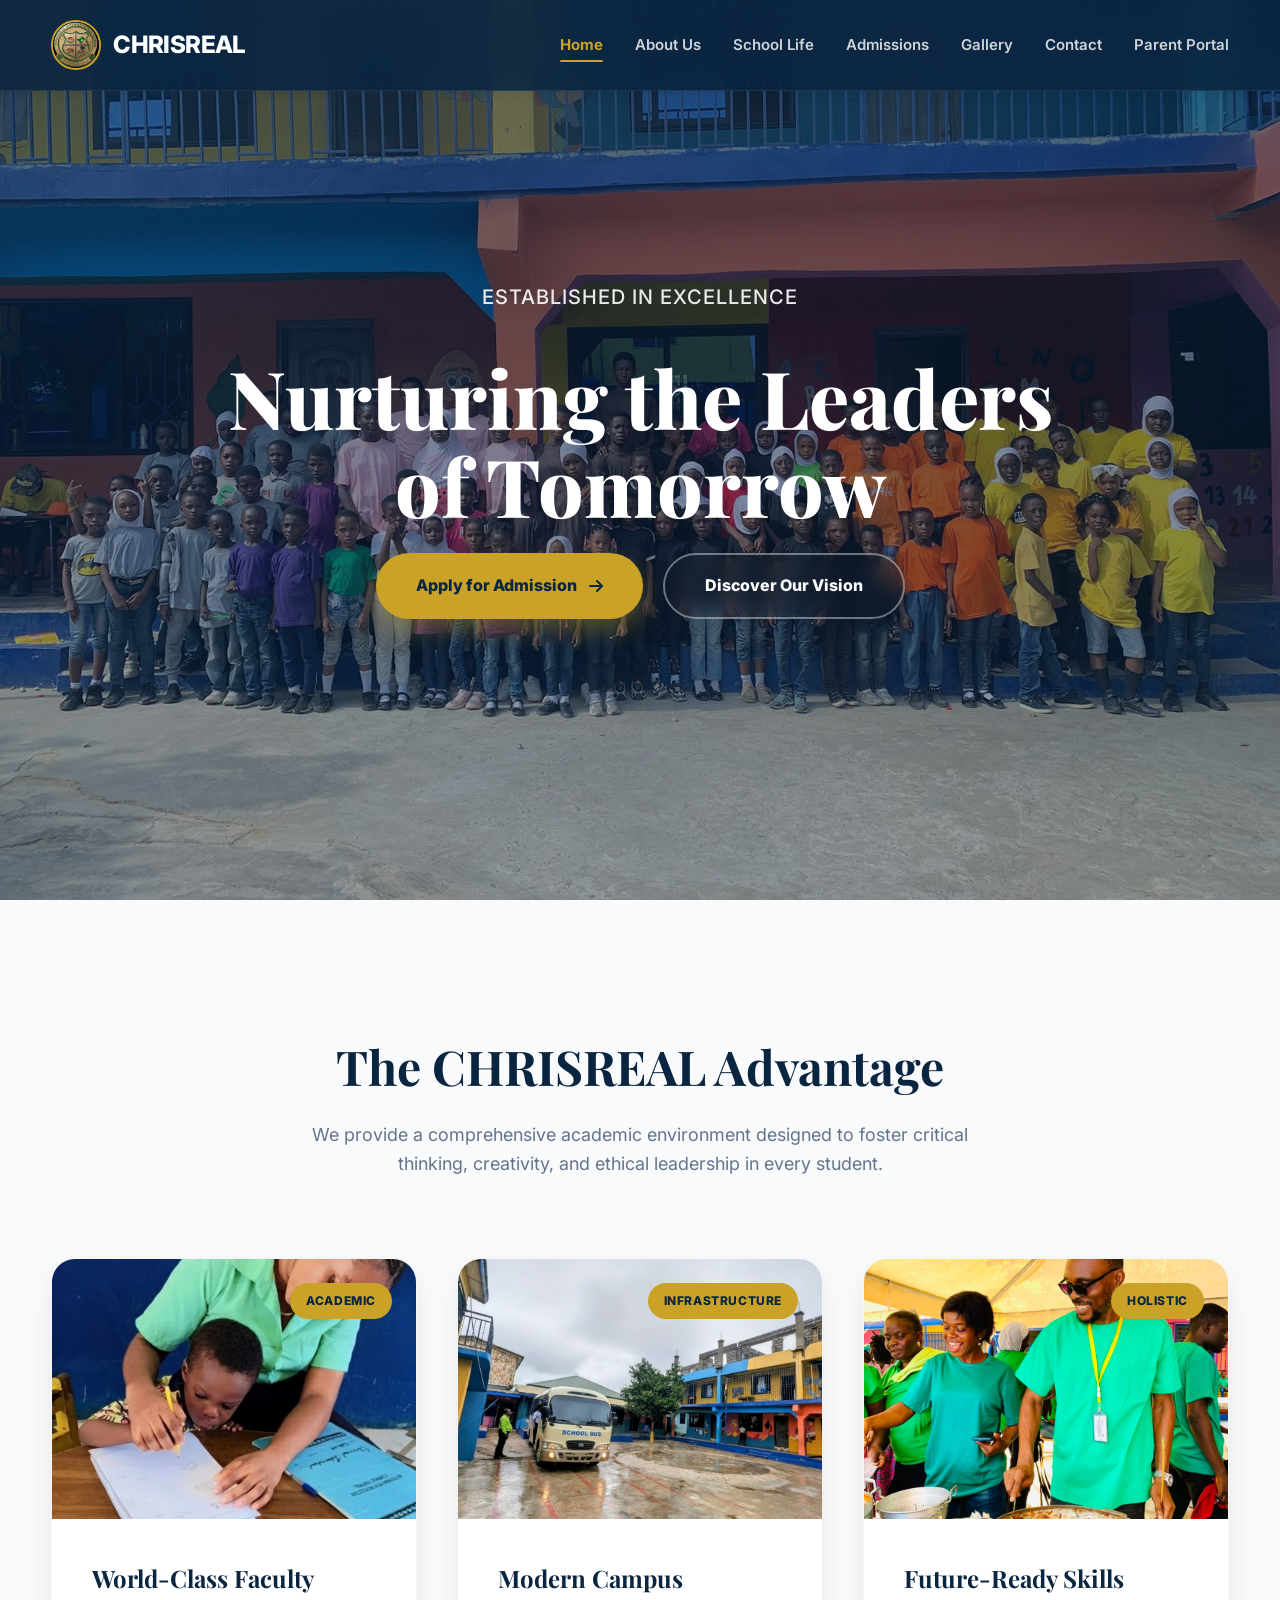
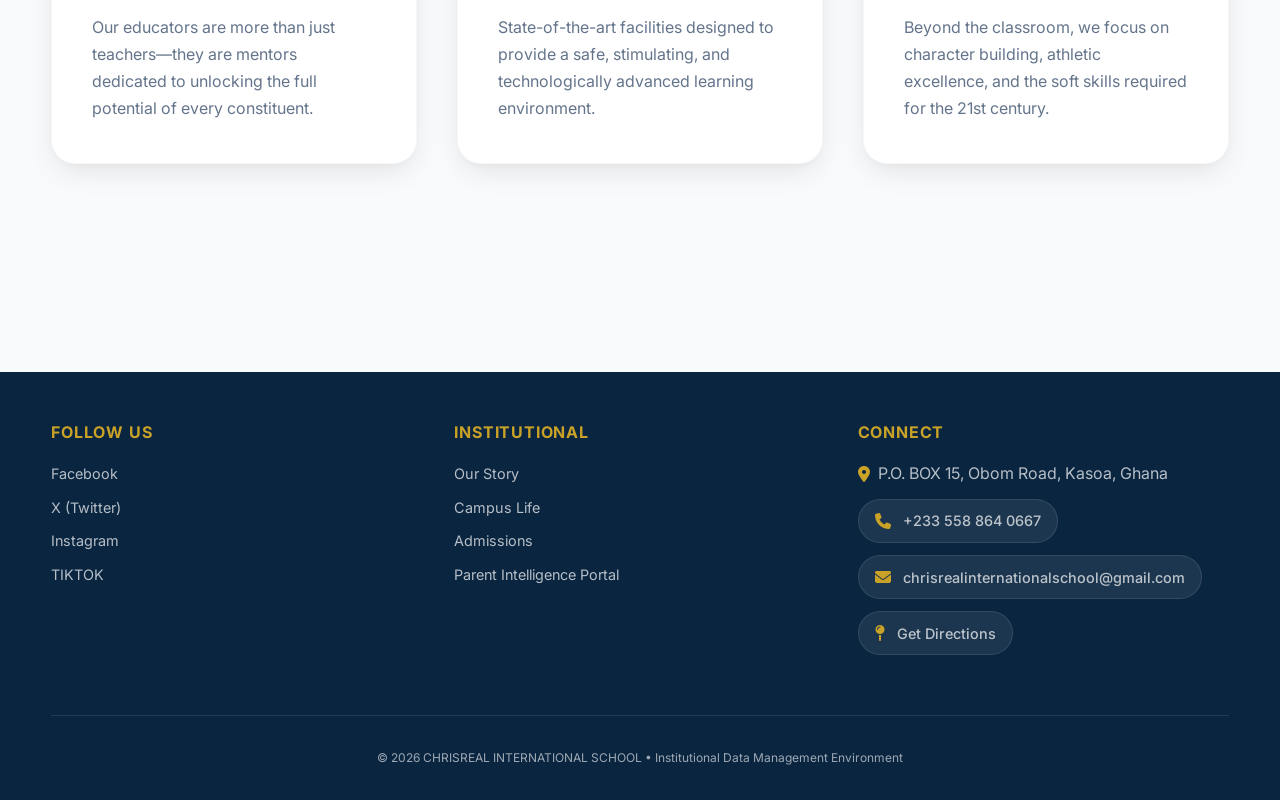
==== commit 7aaf0e4e: "Update index.html" ====
--- a/index.html
+++ b/index.html
@@ -1,7 +1,7 @@
 <!DOCTYPE html>
 <html lang="en">
 <head>
-  <link rel="stylesheet" href="assets/css/styles.css">
+    <link rel="stylesheet" href="assets/css/styles.css">
     <meta charset="UTF-8">
     <meta name="viewport" content="width=device-width, initial-scale=1.0">
     <title>CHRISREAL | Excellence in Institutional Education</title>
@@ -180,106 +180,94 @@
             text-transform: uppercase; letter-spacing: 0.05em; z-index: 10;
         }
 
-        /* ========== PERFECT FOOTER: exactly 3 sections as per image ========== */
+        /* --- Premium Footer with Direction Button & Icon Buttons --- */
         .premium-footer {
             background: var(--brand-primary);
             color: white;
-            padding: 4rem 0 2rem;
-        }
-
-        .container {
-            width: min(92%, 1400px);
-            margin: 0 auto;
-        }
-
-        .footer-exact {
+            padding: 3rem 0 2rem;
+        }
+
+        .footer-grid {
             display: grid;
             grid-template-columns: repeat(3, 1fr);
-            gap: 3rem;
+            gap: 2rem;
+            text-align: left;
             margin-bottom: 3rem;
-            align-items: start;
-        }
-
-        /* each column */
+        }
+
         .footer-col h3 {
-            font-size: 1.1rem;
-            font-weight: 700;
-            letter-spacing: 0.06em;
             color: var(--brand-accent);
-            margin-bottom: 1.6rem;
-            text-transform: uppercase;
-            border-left: 3px solid var(--brand-accent);
-            padding-left: 0.8rem;
-        }
-
-        /* lists */
+            margin-bottom: 1rem;
+            font-size: 1rem;
+            letter-spacing: 0.05em;
+        }
+
         .footer-col ul {
             list-style: none;
         }
+
         .footer-col li {
-            margin-bottom: 0.85rem;
-        }
+            margin-bottom: 0.5rem;
+        }
+
         .footer-col a {
-            color: rgba(255, 255, 255, 0.75);
+            color: rgba(255, 255, 255, 0.7);
             text-decoration: none;
+            transition: var(--transition);
             font-size: 0.9rem;
-            transition: var(--transition);
-            display: inline-block;
-        }
+        }
+
         .footer-col a:hover {
             color: white;
-            transform: translateX(5px);
-        }
-
-        /* contact lines with emoji and clickable links */
-        .contact-line {
-            display: flex;
-            align-items: flex-start;
-            gap: 0.8rem;
-            margin-bottom: 1rem;
-            font-size: 0.9rem;
-            color: rgba(255, 255, 255, 0.8);
-            line-height: 1.5;
-        }
-        .contact-emoji {
+            transform: translateX(3px);
+        }
+
+        /* Premium Icon Buttons for phone/email/directions */
+        .footer-action-btn {
+            display: inline-flex;
+            align-items: center;
+            gap: 0.75rem;
+            background: rgba(255, 255, 255, 0.08);
+            padding: 0.6rem 1rem;
+            border-radius: 2rem;
+            margin-bottom: 0.75rem;
+            transition: var(--transition);
+            font-size: 0.85rem;
+            font-weight: 500;
+            color: rgba(255, 255, 255, 0.9);
+            text-decoration: none;
+            width: fit-content;
+            border: 1px solid rgba(255,255,255,0.1);
+        }
+
+        .footer-action-btn i {
+            color: var(--brand-accent);
             font-size: 1rem;
-            min-width: 1.4rem;
-        }
-        /* make contact links inherit color and style */
-        .contact-link {
-            color: rgba(255, 255, 255, 0.8);
-            text-decoration: none;
-            transition: var(--transition);
-        }
-        .contact-link:hover {
-            color: white;
-            transform: translateX(3px);
-        }
-
-        /* copyright */
-        .footer-copyright {
+        }
+
+        .footer-action-btn:hover {
+            background: var(--brand-accent);
+            color: var(--brand-primary);
+            transform: translateY(-2px);
+            border-color: var(--brand-accent);
+        }
+
+        .footer-action-btn:hover i {
+            color: var(--brand-primary);
+        }
+
+        .footer-bottom {
             text-align: center;
             padding-top: 2rem;
             border-top: 1px solid rgba(255, 255, 255, 0.1);
+        }
+
+        .footer-bottom p {
+            opacity: 0.6;
             font-size: 0.75rem;
-            opacity: 0.6;
-            letter-spacing: 0.3px;
-        }
-
-        /* responsive */
-        @media (max-width: 800px) {
-            .footer-exact {
-                grid-template-columns: 1fr;
-                gap: 2rem;
-                text-align: left;
-            }
-            .footer-col h3 {
-                border-left: 3px solid var(--brand-accent);
-                padding-left: 0.8rem;
-            }
-        }
-
-        /* --- Hamburger & Mobile (unchanged) --- */
+        }
+
+        /* --- Hamburger & Mobile --- */
         .hamburger { display: none; font-size: 2rem; color: white; background: none; border: none; cursor: pointer; }
 
         .mobile-panel {
@@ -303,6 +291,8 @@
             .desktop-menu { display: none; }
             .hamburger { display: block; }
             .section { padding: 5rem 0; }
+            .footer-grid { grid-template-columns: 1fr; gap: 2rem; text-align: center; }
+            .footer-action-btn { margin-left: auto; margin-right: auto; }
         }
 
         @media (max-width: 640px) {
@@ -407,11 +397,11 @@
         </div>
     </section>
 
-    <!-- EXACT FOOTER: FOLLOW US | INSTITUTIONAL | CONNECT  (with clickable WhatsApp & Email) -->
+    <!-- Premium Footer with Direction Button and Icon Buttons for Phone/Email -->
     <footer class="premium-footer">
         <div class="container">
-            <div class="footer-exact">
-                <!-- Column 1: FOLLOW US (vertical list) -->
+            <div class="footer-grid">
+                <!-- Column 1: FOLLOW US -->
                 <div class="footer-col">
                     <h3>FOLLOW US</h3>
                     <ul>
@@ -433,32 +423,33 @@
                     </ul>
                 </div>
 
-                <!-- Column 3: CONNECT with clickable phone (WhatsApp) and email (Gmail) -->
+                <!-- Column 3: CONNECT with Premium Icon Buttons + Get Directions -->
                 <div class="footer-col">
                     <h3>CONNECT</h3>
-                    <div class="contact-line">
-                        <span class="contact-emoji">📍</span>
-                        <span>P.O. BOX 15, Obom Road, Kasoa, Ghana</span>
-                    </div>
-                    <div class="contact-line">
-                        <span class="contact-emoji">📞</span>
-                        <!-- Phone number: opens WhatsApp chat (you can also use tel: but WhatsApp is specified) -->
-                        <a href="https://wa.me/233558640667" target="_blank" rel="noopener noreferrer" class="contact-link">
-                            +233 558 640 667
-                        </a>
-                    </div>
-                    <div class="contact-line">
-                        <span class="contact-emoji">📧</span>
-                        <!-- Email: opens default mail client (Gmail if configured) -->
-                        <a href="mailto:chrisrealinternationalschool@gmail.com" class="contact-link">
-                            chrisrealinternationalschool@gmail.com
-                        </a>
-                    </div>
+                    <!-- Address (static) -->
+                    <div style="margin-bottom: 0.75rem; display: flex; gap: 0.5rem; align-items: center;">
+                        <i class="fa-solid fa-location-dot" style="color: var(--brand-accent);"></i>
+                        <span style="color: rgba(255,255,255,0.7);">P.O. BOX 15, Obom Road, Kasoa, Ghana</span>
+                    </div>
+                    <!-- Phone Button (opens dialer) -->
+                    <a href="tel:+2335588640667" class="footer-action-btn">
+                        <i class="fa-solid fa-phone"></i> +233 558 864 0667
+                    </a>
+                    <!-- Email Button (opens Gmail/mail client) -->
+                    <a href="mailto:chrisrealinternationalschool@gmail.com" class="footer-action-btn">
+                        <i class="fa-solid fa-envelope"></i> chrisrealinternationalschool@gmail.com
+                    </a>
+                    <!-- Get Directions Button (Google Maps) -->
+                    <a href="https://maps.google.com/maps?q=5.5437951%2C-0.4225256&z=17&hl=en" 
+                       target="_blank" 
+                       rel="noopener noreferrer" 
+                       class="footer-action-btn">
+                        <i class="fa-solid fa-map-pin"></i> Get Directions
+                    </a>
                 </div>
             </div>
-
-            <div class="footer-copyright">
-                <p>© 2026 CHRISREAL INTERNATIONAL SCHOOL • Institutional Data Management Environment</p>
+            <div class="footer-bottom">
+                <p>&copy; 2026 CHRISREAL INTERNATIONAL SCHOOL • Institutional Data Management Environment</p>
             </div>
         </div>
     </footer>
@@ -471,6 +462,7 @@
             const menuOverlay = document.getElementById('menuOverlay');
             const closeMenu = document.getElementById('closeMenu');
 
+            // Scroll effect
             window.addEventListener('scroll', () => {
                 if (window.scrollY > 50) {
                     navbar.classList.add('scrolled');
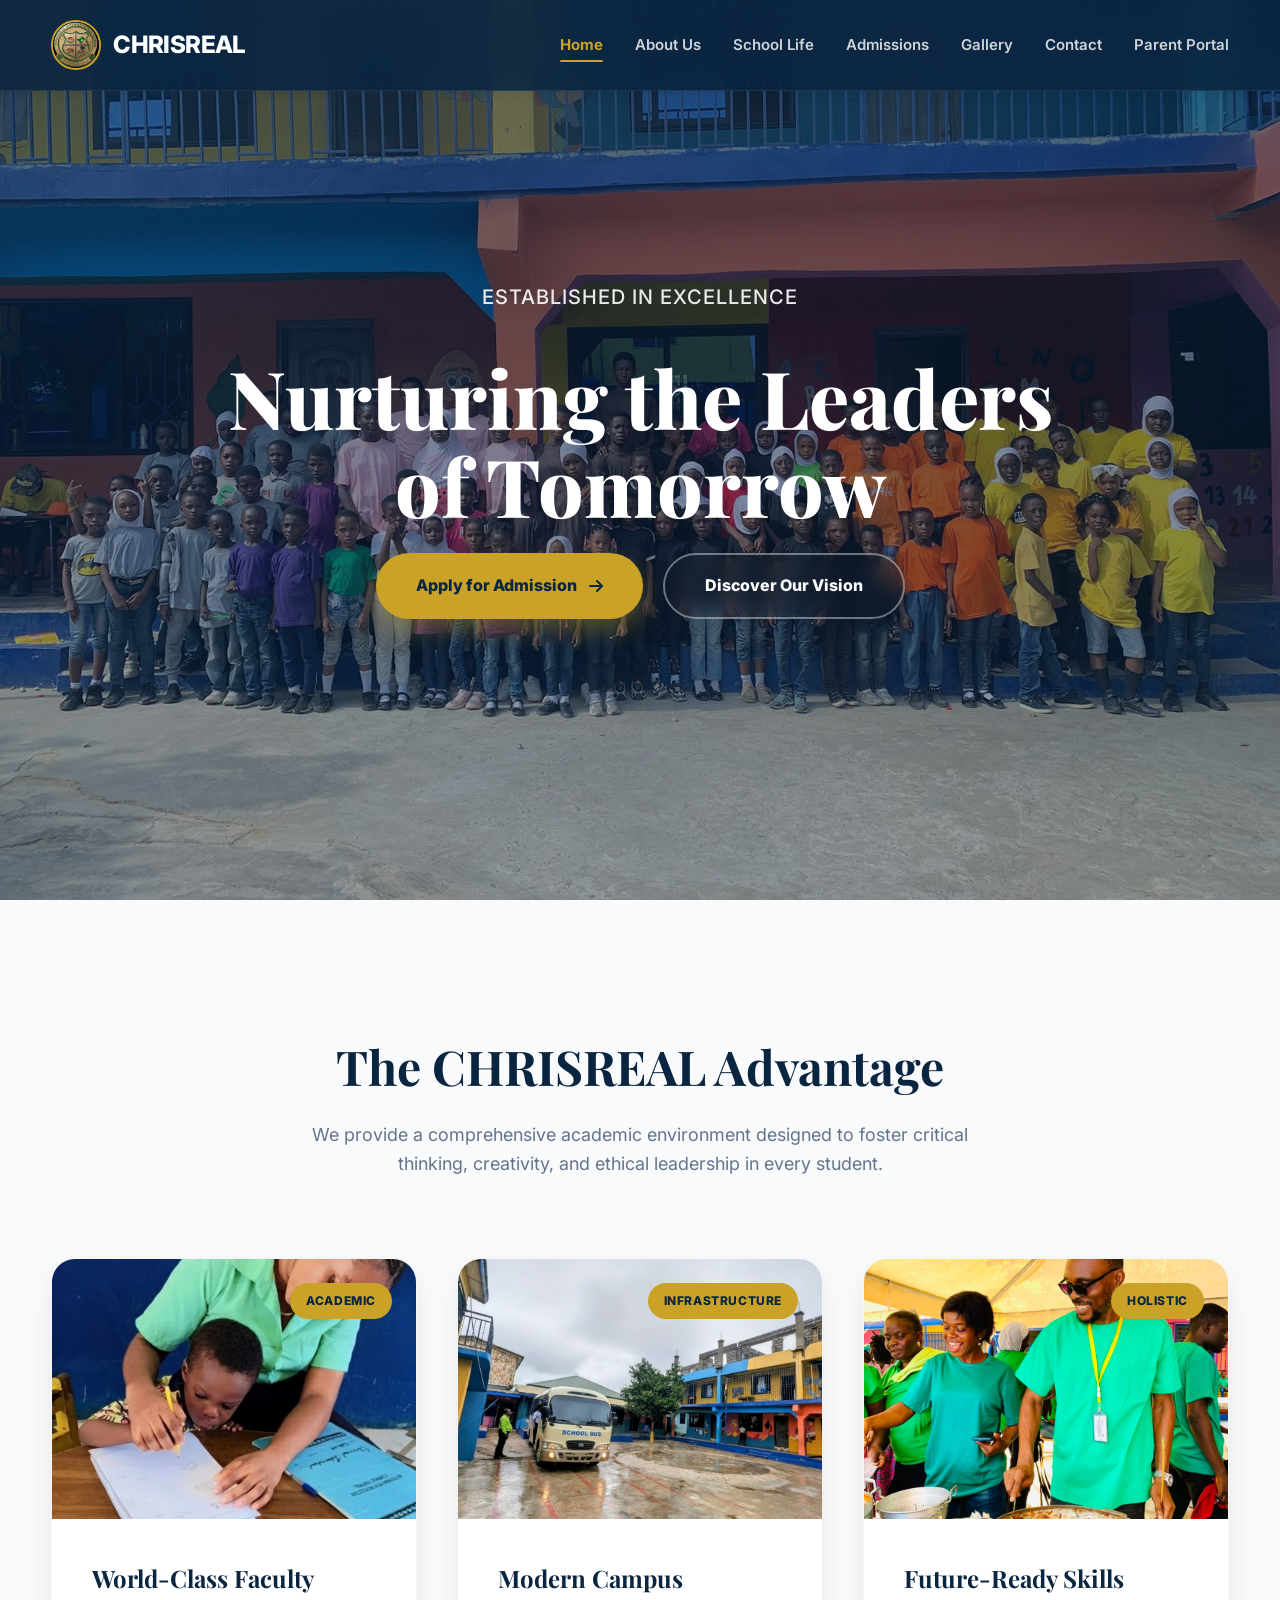
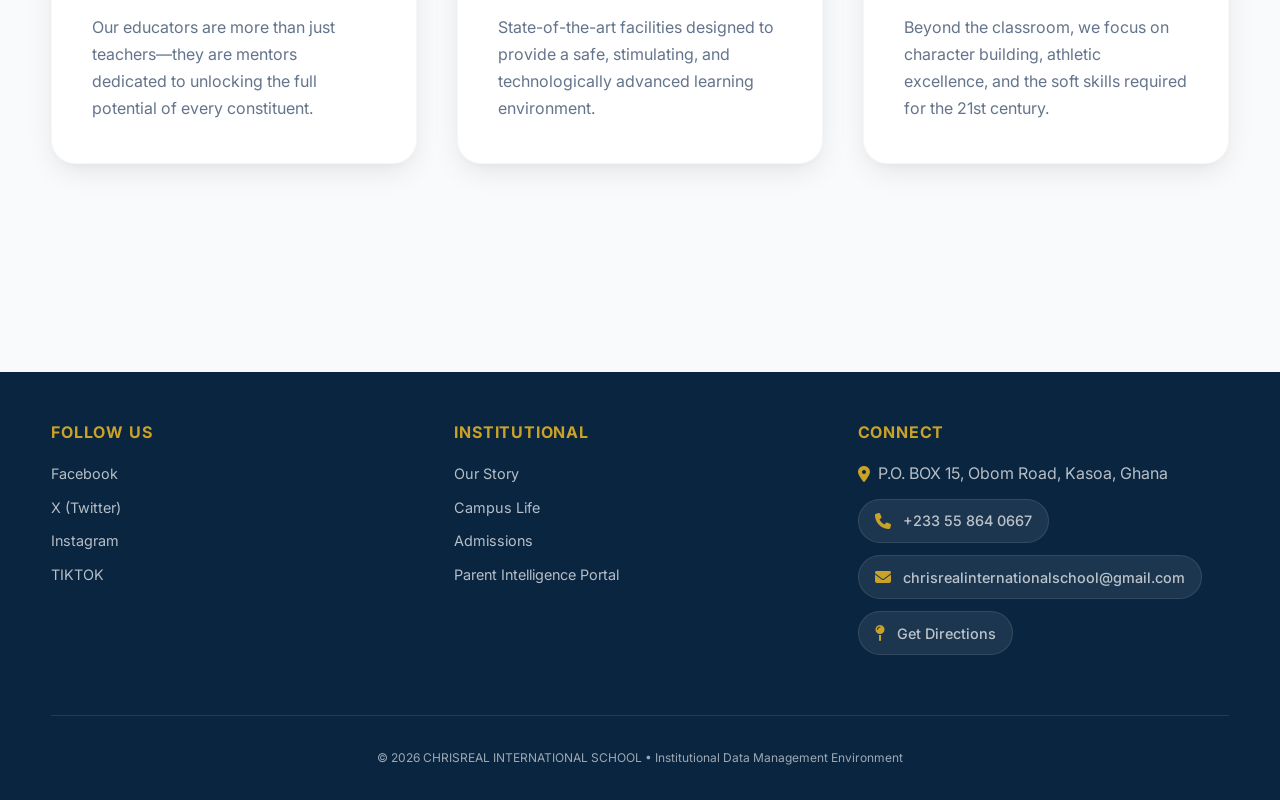
==== commit 2270e0cc: "Update index.html" ====
--- a/index.html
+++ b/index.html
@@ -433,7 +433,7 @@
                     </div>
                     <!-- Phone Button (opens dialer) -->
                     <a href="tel:+2335588640667" class="footer-action-btn">
-                        <i class="fa-solid fa-phone"></i> +233 558 864 0667
+                        <i class="fa-solid fa-phone"></i> +233 55 864 0667
                     </a>
                     <!-- Email Button (opens Gmail/mail client) -->
                     <a href="mailto:chrisrealinternationalschool@gmail.com" class="footer-action-btn">
